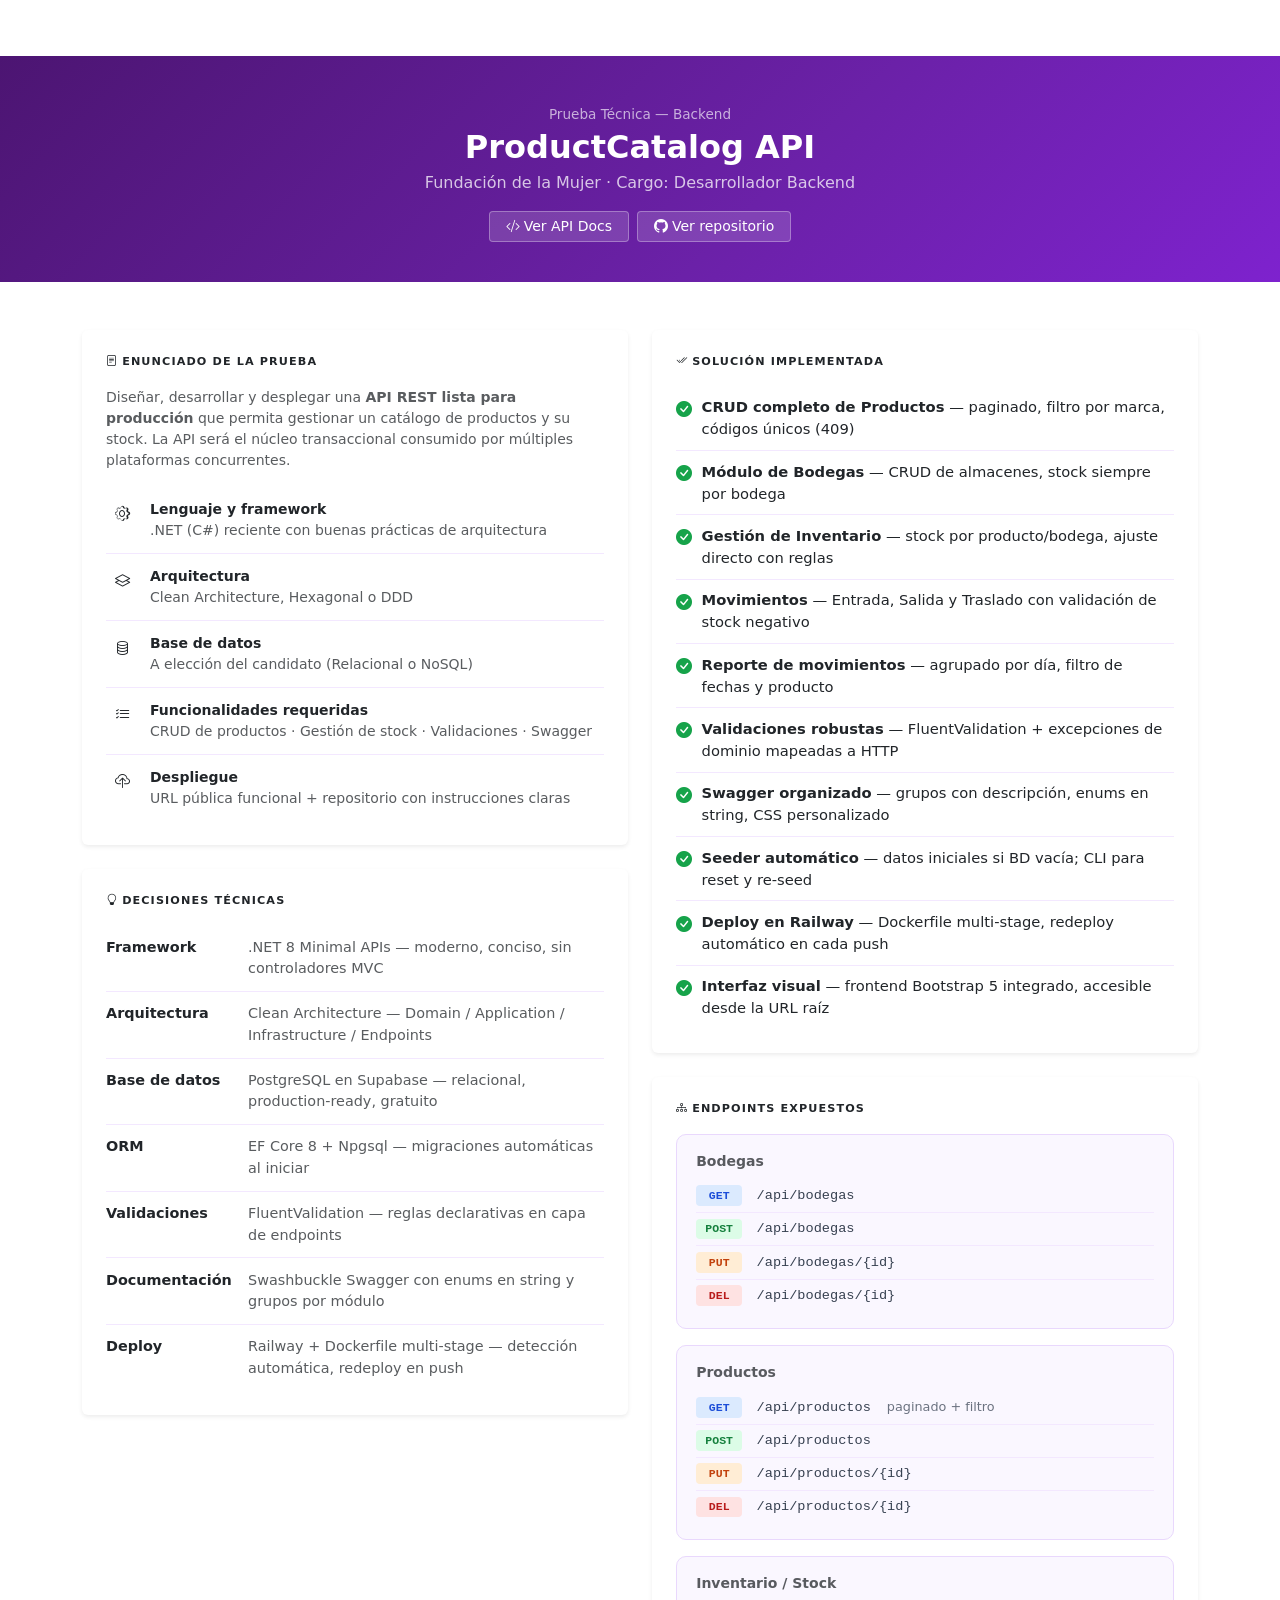
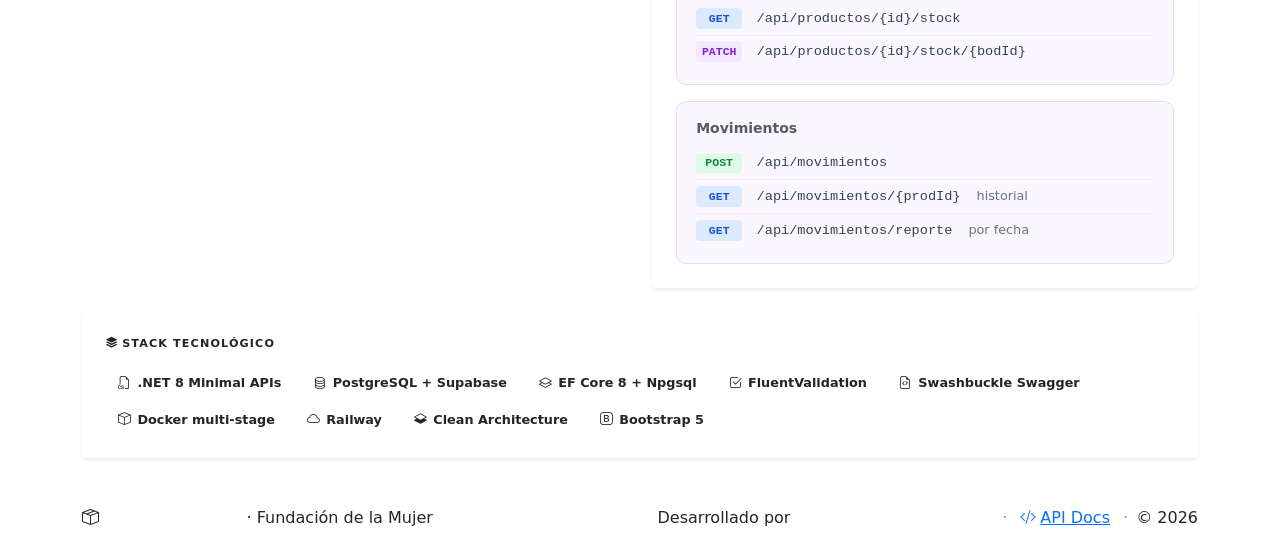
==== wwwroot/about.html @ 5e391ed8 "se agrega frontend con vistas, validaciones y mejoras swagger" ====
<!DOCTYPE html>
<html lang="es">
<head>
  <meta charset="UTF-8">
  <meta name="viewport" content="width=device-width, initial-scale=1.0">
  <title>Acerca del proyecto — ProductCatalog</title>
  <link href="https://cdn.jsdelivr.net/npm/bootstrap@5.3.3/dist/css/bootstrap.min.css" rel="stylesheet">
  <link href="https://cdn.jsdelivr.net/npm/bootstrap-icons@1.11.3/font/bootstrap-icons.min.css" rel="stylesheet">
  <link href="/app.css" rel="stylesheet">
  <style>
    .hero-about {
      background: linear-gradient(135deg, #4c1572 0%, #6b21a8 60%, #7e22ce 100%);
      padding: 3rem 0 2.5rem;
      color: #fff;
    }
    .section-title {
      font-size: .7rem;
      font-weight: 700;
      letter-spacing: .1em;
      text-transform: uppercase;
      color: var(--brand);
      margin-bottom: 1rem;
    }
    .req-item {
      display: flex;
      align-items: flex-start;
      gap: .75rem;
      padding: .75rem 0;
      border-bottom: 1px solid #f3e8ff;
    }
    .req-item:last-child { border-bottom: none; }
    .req-icon {
      width: 32px; height: 32px; flex-shrink: 0;
      background: var(--brand-light);
      color: var(--brand);
      border-radius: 8px;
      display: flex; align-items: center; justify-content: center;
      font-size: .95rem;
    }
    .check-row {
      display: flex; align-items: flex-start; gap: .6rem;
      padding: .6rem 0;
      border-bottom: 1px solid #f3e8ff;
      font-size: .92rem;
    }
    .check-row:last-child { border-bottom: none; }
    .check-row .bi-check-circle-fill { color: #16a34a; font-size: 1rem; flex-shrink: 0; margin-top: .1rem; }
    .tech-badge {
      display: inline-flex; align-items: center; gap: .4rem;
      background: var(--brand-light);
      color: var(--brand);
      font-weight: 600;
      font-size: .8rem;
      padding: .3rem .75rem;
      border-radius: 20px;
    }
    .decision-row {
      display: flex; gap: .75rem; padding: .7rem 0;
      border-bottom: 1px solid #f3e8ff;
      font-size: .9rem;
    }
    .decision-row:last-child { border-bottom: none; }
    .decision-label { font-weight: 600; min-width: 130px; color: var(--brand); flex-shrink: 0; }
    .endpoint-block {
      background: #faf7ff;
      border: 1.5px solid #e9d8fd;
      border-radius: 10px;
      padding: 1rem 1.2rem;
    }
    .endpoint-block code {
      font-size: .82rem;
      background: var(--brand-light);
      color: var(--brand);
      padding: .1em .4em;
      border-radius: 4px;
    }
    .method { display: inline-block; font-size: .72rem; font-weight: 700;
              padding: .15em .5em; border-radius: 4px; font-family: monospace;
              margin-right: .4rem; min-width: 46px; text-align: center; }
    .get    { background:#dbeafe; color:#1d4ed8; }
    .post   { background:#dcfce7; color:#15803d; }
    .put    { background:#ffedd5; color:#c2410c; }
    .del    { background:#fee2e2; color:#b91c1c; }
    .patch  { background:#f3e8ff; color:#7e22ce; }
    .ep-row { display:flex; align-items:baseline; gap:.5rem; padding:.35rem 0;
              border-bottom:1px solid #f3e8ff; font-size:.85rem; }
    .ep-row:last-child { border-bottom:none; }
    .ep-path { font-family:monospace; color:#374151; }
    .ep-desc { color:#6b7280; font-size:.8rem; }
  </style>
</head>
<body>

  <!-- HEADER -->
  <nav class="navbar navbar-expand-lg navbar-dark bg-brand px-3 px-lg-4">
    <a class="navbar-brand fw-bold" href="/index.html">
      <i class="bi bi-box-seam me-2"></i>ProductCatalog
    </a>
    <button class="navbar-toggler border-0" data-bs-toggle="collapse" data-bs-target="#navMenu">
      <span class="navbar-toggler-icon"></span>
    </button>
    <div class="collapse navbar-collapse" id="navMenu">
      <ul class="navbar-nav ms-auto gap-1">
        <li class="nav-item"><a class="nav-link" href="/bodegas.html"><i class="bi bi-building me-1"></i>Bodegas</a></li>
        <li class="nav-item"><a class="nav-link" href="/productos.html"><i class="bi bi-box me-1"></i>Productos</a></li>
        <li class="nav-item"><a class="nav-link" href="/inventario.html"><i class="bi bi-archive me-1"></i>Inventario</a></li>
        <li class="nav-item"><a class="nav-link" href="/movimientos.html"><i class="bi bi-arrow-left-right me-1"></i>Movimientos</a></li>
        <li class="nav-item"><a class="nav-link active" href="/about.html"><i class="bi bi-info-circle me-1"></i>Acerca de</a></li>
        <li class="nav-item ms-lg-2">
          <a class="nav-link" href="/swagger" target="_blank"><i class="bi bi-code-slash me-1"></i>API Docs</a>
        </li>
      </ul>
    </div>
  </nav>

  <!-- HERO -->
  <div class="hero-about text-center">
    <div class="container">
      <p class="mb-1" style="color:rgba(255,255,255,.65);font-size:.85rem">Prueba Técnica — Backend</p>
      <h2 class="fw-bold mb-1">ProductCatalog API</h2>
      <p class="mb-3" style="color:rgba(255,255,255,.75)">Fundación de la Mujer · Cargo: Desarrollador Backend</p>
      <div class="d-flex justify-content-center gap-2 flex-wrap">
        <a href="/swagger" target="_blank" class="btn btn-sm px-3"
          style="background:rgba(255,255,255,.15);color:#fff;border:1px solid rgba(255,255,255,.3)">
          <i class="bi bi-code-slash me-1"></i>Ver API Docs
        </a>
        <a href="https://github.com/carlos259310/prueba-fundacion-mujer" target="_blank" class="btn btn-sm px-3"
          style="background:rgba(255,255,255,.15);color:#fff;border:1px solid rgba(255,255,255,.3)">
          <i class="bi bi-github me-1"></i>Ver repositorio
        </a>
      </div>
    </div>
  </div>

  <main class="container py-5">
    <div class="row g-4">

      <!-- COLUMNA IZQUIERDA -->
      <div class="col-lg-6">

        <!-- PRUEBA TÉCNICA -->
        <div class="card border-0 shadow-sm mb-4">
          <div class="card-body p-4">
            <div class="section-title"><i class="bi bi-file-text me-1"></i>Enunciado de la prueba</div>
            <p class="text-muted small mb-3">
              Diseñar, desarrollar y desplegar una <strong>API REST lista para producción</strong> que permita gestionar un catálogo de productos y su stock. La API será el núcleo transaccional consumido por múltiples plataformas concurrentes.
            </p>

            <div class="req-item">
              <div class="req-icon"><i class="bi bi-gear"></i></div>
              <div>
                <div class="fw-semibold small">Lenguaje y framework</div>
                <div class="text-muted small">.NET (C#) reciente con buenas prácticas de arquitectura</div>
              </div>
            </div>
            <div class="req-item">
              <div class="req-icon"><i class="bi bi-layers"></i></div>
              <div>
                <div class="fw-semibold small">Arquitectura</div>
                <div class="text-muted small">Clean Architecture, Hexagonal o DDD</div>
              </div>
            </div>
            <div class="req-item">
              <div class="req-icon"><i class="bi bi-database"></i></div>
              <div>
                <div class="fw-semibold small">Base de datos</div>
                <div class="text-muted small">A elección del candidato (Relacional o NoSQL)</div>
              </div>
            </div>
            <div class="req-item">
              <div class="req-icon"><i class="bi bi-list-check"></i></div>
              <div>
                <div class="fw-semibold small">Funcionalidades requeridas</div>
                <div class="text-muted small">CRUD de productos · Gestión de stock · Validaciones · Swagger</div>
              </div>
            </div>
            <div class="req-item">
              <div class="req-icon"><i class="bi bi-cloud-upload"></i></div>
              <div>
                <div class="fw-semibold small">Despliegue</div>
                <div class="text-muted small">URL pública funcional + repositorio con instrucciones claras</div>
              </div>
            </div>
          </div>
        </div>

        <!-- DECISIONES TÉCNICAS -->
        <div class="card border-0 shadow-sm">
          <div class="card-body p-4">
            <div class="section-title"><i class="bi bi-lightbulb me-1"></i>Decisiones técnicas</div>
            <div class="decision-row">
              <span class="decision-label">Framework</span>
              <span class="text-muted">.NET 8 Minimal APIs — moderno, conciso, sin controladores MVC</span>
            </div>
            <div class="decision-row">
              <span class="decision-label">Arquitectura</span>
              <span class="text-muted">Clean Architecture — Domain / Application / Infrastructure / Endpoints</span>
            </div>
            <div class="decision-row">
              <span class="decision-label">Base de datos</span>
              <span class="text-muted">PostgreSQL en Supabase — relacional, production-ready, gratuito</span>
            </div>
            <div class="decision-row">
              <span class="decision-label">ORM</span>
              <span class="text-muted">EF Core 8 + Npgsql — migraciones automáticas al iniciar</span>
            </div>
            <div class="decision-row">
              <span class="decision-label">Validaciones</span>
              <span class="text-muted">FluentValidation — reglas declarativas en capa de endpoints</span>
            </div>
            <div class="decision-row">
              <span class="decision-label">Documentación</span>
              <span class="text-muted">Swashbuckle Swagger con enums en string y grupos por módulo</span>
            </div>
            <div class="decision-row">
              <span class="decision-label">Deploy</span>
              <span class="text-muted">Railway + Dockerfile multi-stage — detección automática, redeploy en push</span>
            </div>
          </div>
        </div>

      </div>

      <!-- COLUMNA DERECHA -->
      <div class="col-lg-6">

        <!-- SOLUCIÓN IMPLEMENTADA -->
        <div class="card border-0 shadow-sm mb-4">
          <div class="card-body p-4">
            <div class="section-title"><i class="bi bi-check2-all me-1"></i>Solución implementada</div>

            <div class="check-row">
              <i class="bi bi-check-circle-fill"></i>
              <div><strong>CRUD completo de Productos</strong> — paginado, filtro por marca, códigos únicos (409)</div>
            </div>
            <div class="check-row">
              <i class="bi bi-check-circle-fill"></i>
              <div><strong>Módulo de Bodegas</strong> — CRUD de almacenes, stock siempre por bodega</div>
            </div>
            <div class="check-row">
              <i class="bi bi-check-circle-fill"></i>
              <div><strong>Gestión de Inventario</strong> — stock por producto/bodega, ajuste directo con reglas</div>
            </div>
            <div class="check-row">
              <i class="bi bi-check-circle-fill"></i>
              <div><strong>Movimientos</strong> — Entrada, Salida y Traslado con validación de stock negativo</div>
            </div>
            <div class="check-row">
              <i class="bi bi-check-circle-fill"></i>
              <div><strong>Reporte de movimientos</strong> — agrupado por día, filtro de fechas y producto</div>
            </div>
            <div class="check-row">
              <i class="bi bi-check-circle-fill"></i>
              <div><strong>Validaciones robustas</strong> — FluentValidation + excepciones de dominio mapeadas a HTTP</div>
            </div>
            <div class="check-row">
              <i class="bi bi-check-circle-fill"></i>
              <div><strong>Swagger organizado</strong> — grupos con descripción, enums en string, CSS personalizado</div>
            </div>
            <div class="check-row">
              <i class="bi bi-check-circle-fill"></i>
              <div><strong>Seeder automático</strong> — datos iniciales si BD vacía; CLI para reset y re-seed</div>
            </div>
            <div class="check-row">
              <i class="bi bi-check-circle-fill"></i>
              <div><strong>Deploy en Railway</strong> — Dockerfile multi-stage, redeploy automático en cada push</div>
            </div>
            <div class="check-row">
              <i class="bi bi-check-circle-fill"></i>
              <div><strong>Interfaz visual</strong> — frontend Bootstrap 5 integrado, accesible desde la URL raíz</div>
            </div>
          </div>
        </div>

        <!-- ENDPOINTS -->
        <div class="card border-0 shadow-sm">
          <div class="card-body p-4">
            <div class="section-title"><i class="bi bi-diagram-3 me-1"></i>Endpoints expuestos</div>

            <div class="endpoint-block mb-3">
              <div class="fw-semibold small text-muted mb-2">Bodegas</div>
              <div class="ep-row"><span class="method get">GET</span><span class="ep-path">/api/bodegas</span></div>
              <div class="ep-row"><span class="method post">POST</span><span class="ep-path">/api/bodegas</span></div>
              <div class="ep-row"><span class="method put">PUT</span><span class="ep-path">/api/bodegas/{id}</span></div>
              <div class="ep-row"><span class="method del">DEL</span><span class="ep-path">/api/bodegas/{id}</span></div>
            </div>

            <div class="endpoint-block mb-3">
              <div class="fw-semibold small text-muted mb-2">Productos</div>
              <div class="ep-row"><span class="method get">GET</span><span class="ep-path">/api/productos</span><span class="ep-desc ms-2">paginado + filtro</span></div>
              <div class="ep-row"><span class="method post">POST</span><span class="ep-path">/api/productos</span></div>
              <div class="ep-row"><span class="method put">PUT</span><span class="ep-path">/api/productos/{id}</span></div>
              <div class="ep-row"><span class="method del">DEL</span><span class="ep-path">/api/productos/{id}</span></div>
            </div>

            <div class="endpoint-block mb-3">
              <div class="fw-semibold small text-muted mb-2">Inventario / Stock</div>
              <div class="ep-row"><span class="method get">GET</span><span class="ep-path">/api/productos/{id}/stock</span></div>
              <div class="ep-row"><span class="method patch">PATCH</span><span class="ep-path">/api/productos/{id}/stock/{bodId}</span></div>
            </div>

            <div class="endpoint-block">
              <div class="fw-semibold small text-muted mb-2">Movimientos</div>
              <div class="ep-row"><span class="method post">POST</span><span class="ep-path">/api/movimientos</span></div>
              <div class="ep-row"><span class="method get">GET</span><span class="ep-path">/api/movimientos/{prodId}</span><span class="ep-desc ms-2">historial</span></div>
              <div class="ep-row"><span class="method get">GET</span><span class="ep-path">/api/movimientos/reporte</span><span class="ep-desc ms-2">por fecha</span></div>
            </div>
          </div>
        </div>

      </div>
    </div>

    <!-- STACK DE TECNOLOGÍAS -->
    <div class="card border-0 shadow-sm mt-4">
      <div class="card-body p-4">
        <div class="section-title"><i class="bi bi-stack me-1"></i>Stack tecnológico</div>
        <div class="d-flex flex-wrap gap-2">
          <span class="tech-badge"><i class="bi bi-filetype-cs"></i>.NET 8 Minimal APIs</span>
          <span class="tech-badge"><i class="bi bi-database"></i>PostgreSQL + Supabase</span>
          <span class="tech-badge"><i class="bi bi-layers"></i>EF Core 8 + Npgsql</span>
          <span class="tech-badge"><i class="bi bi-check2-square"></i>FluentValidation</span>
          <span class="tech-badge"><i class="bi bi-file-earmark-code"></i>Swashbuckle Swagger</span>
          <span class="tech-badge"><i class="bi bi-box"></i>Docker multi-stage</span>
          <span class="tech-badge"><i class="bi bi-cloud"></i>Railway</span>
          <span class="tech-badge"><i class="bi bi-layers-half"></i>Clean Architecture</span>
          <span class="tech-badge"><i class="bi bi-bootstrap"></i>Bootstrap 5</span>
        </div>
      </div>
    </div>

  </main>

  <!-- FOOTER -->
  <footer class="site-footer">
    <div class="container d-flex flex-column flex-md-row justify-content-between align-items-center gap-2">
      <span><i class="bi bi-box-seam me-1"></i><strong class="text-white">ProductCatalog</strong> · Fundación de la Mujer</span>
      <span>
        Desarrollado por <strong class="text-white">Ing. Carlos Rodriguez</strong>
        <span class="mx-2 opacity-50">·</span>
        <a href="/swagger" target="_blank"><i class="bi bi-code-slash me-1"></i>API Docs</a>
        <span class="mx-2 opacity-50">·</span>© 2026
      </span>
    </div>
  </footer>

  <script src="https://cdn.jsdelivr.net/npm/bootstrap@5.3.3/dist/js/bootstrap.bundle.min.js"></script>
</body>
</html>
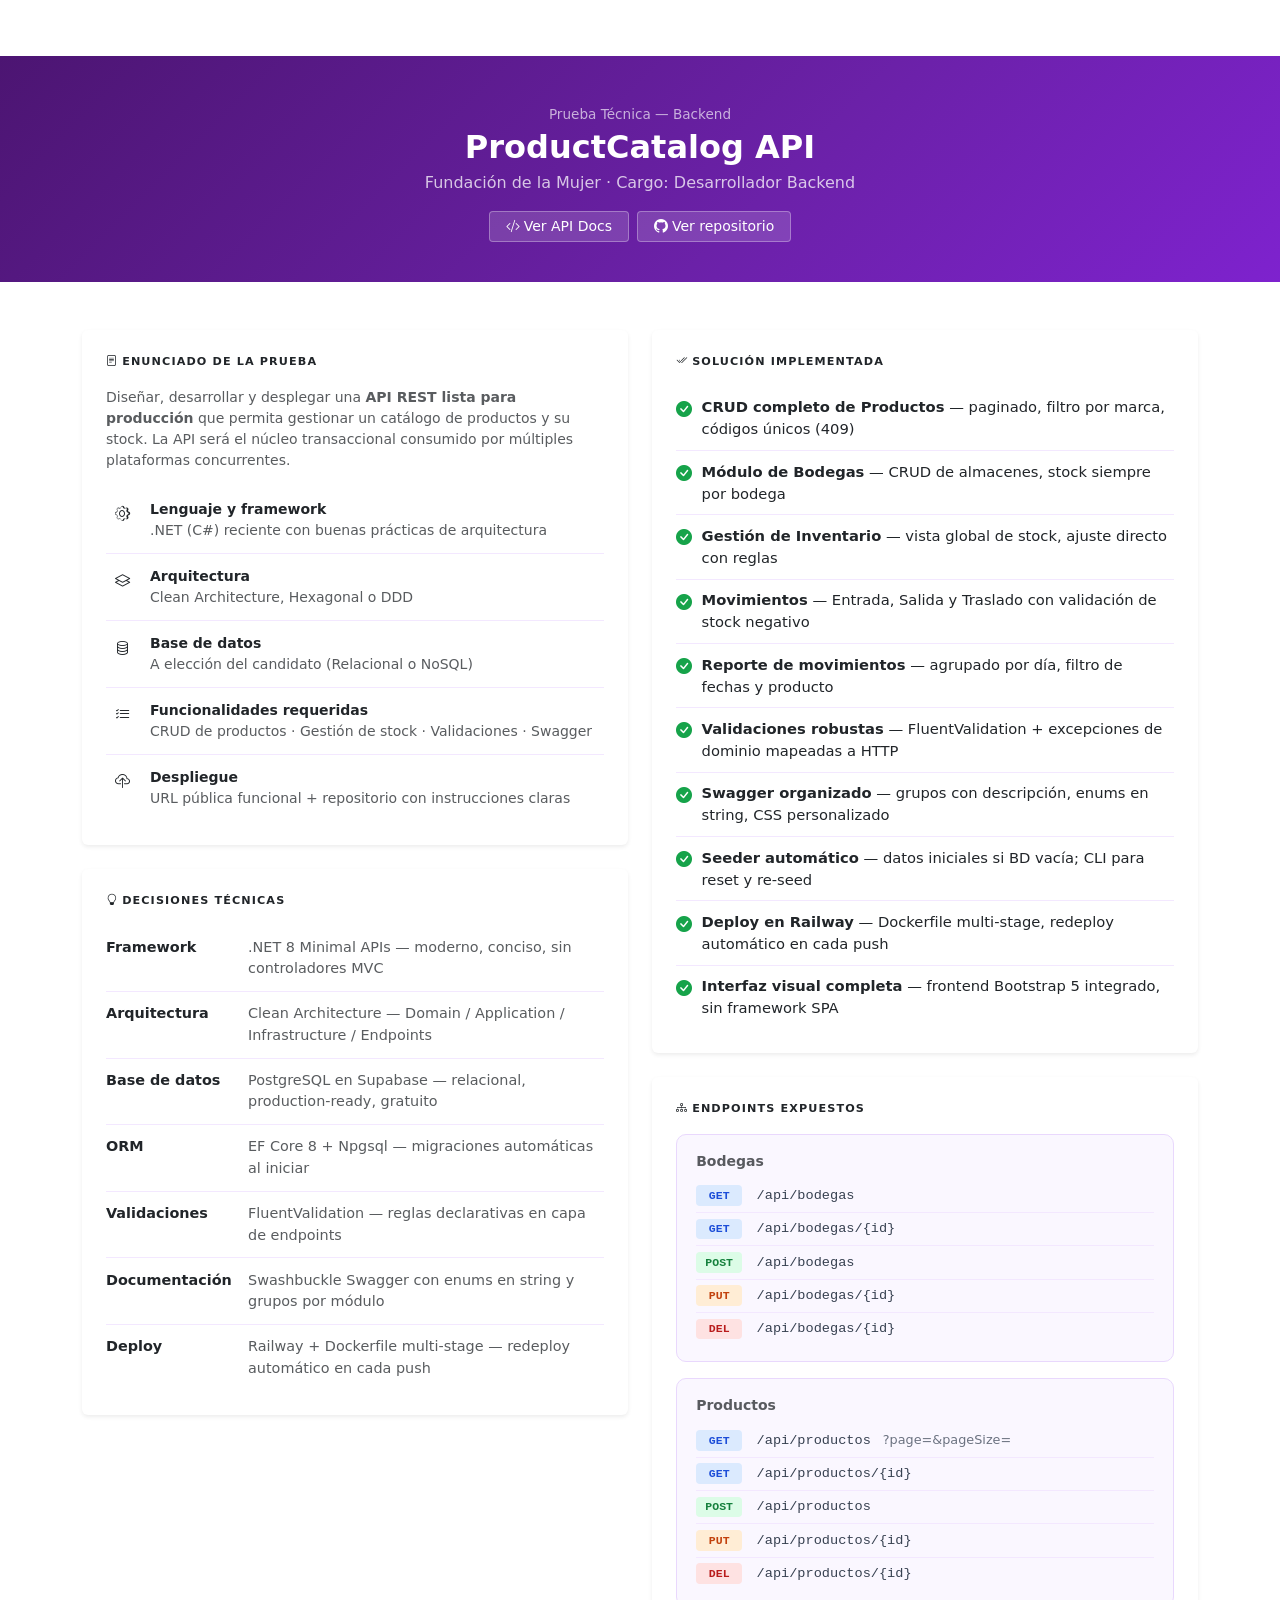
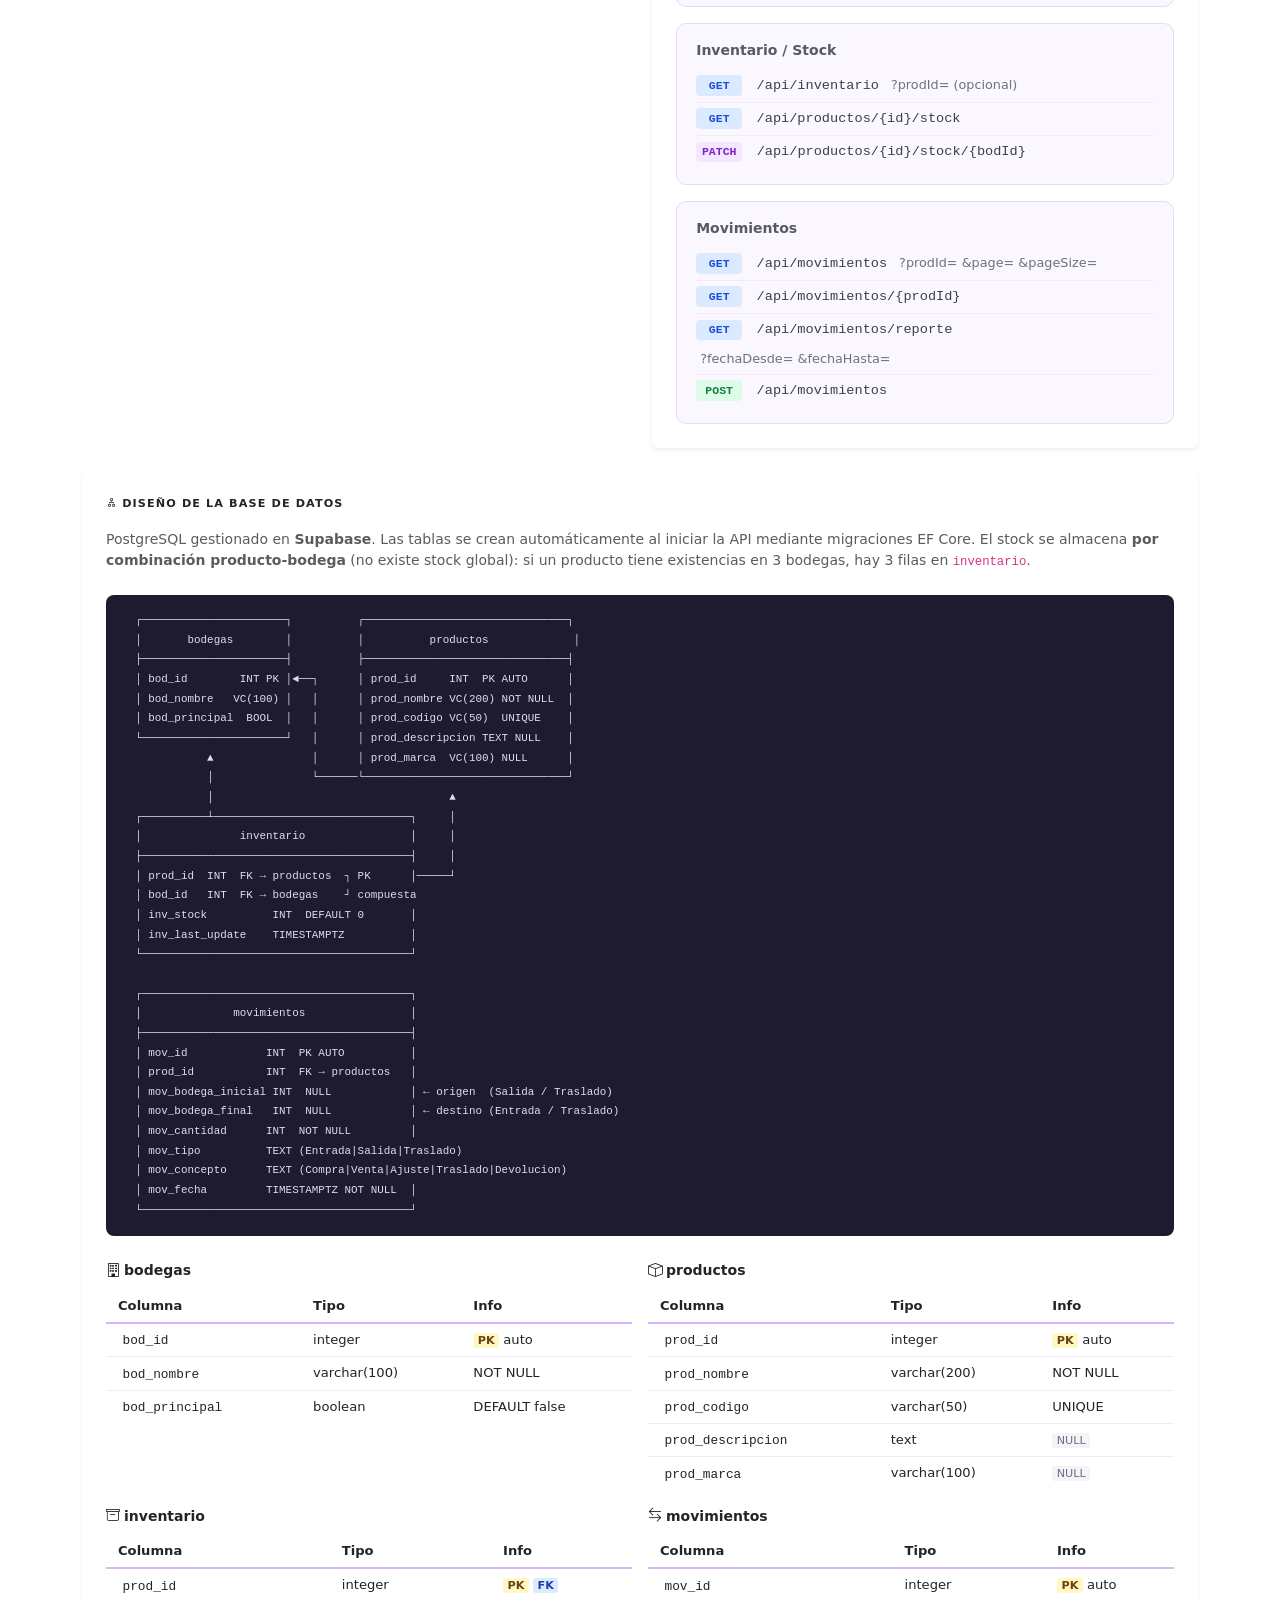
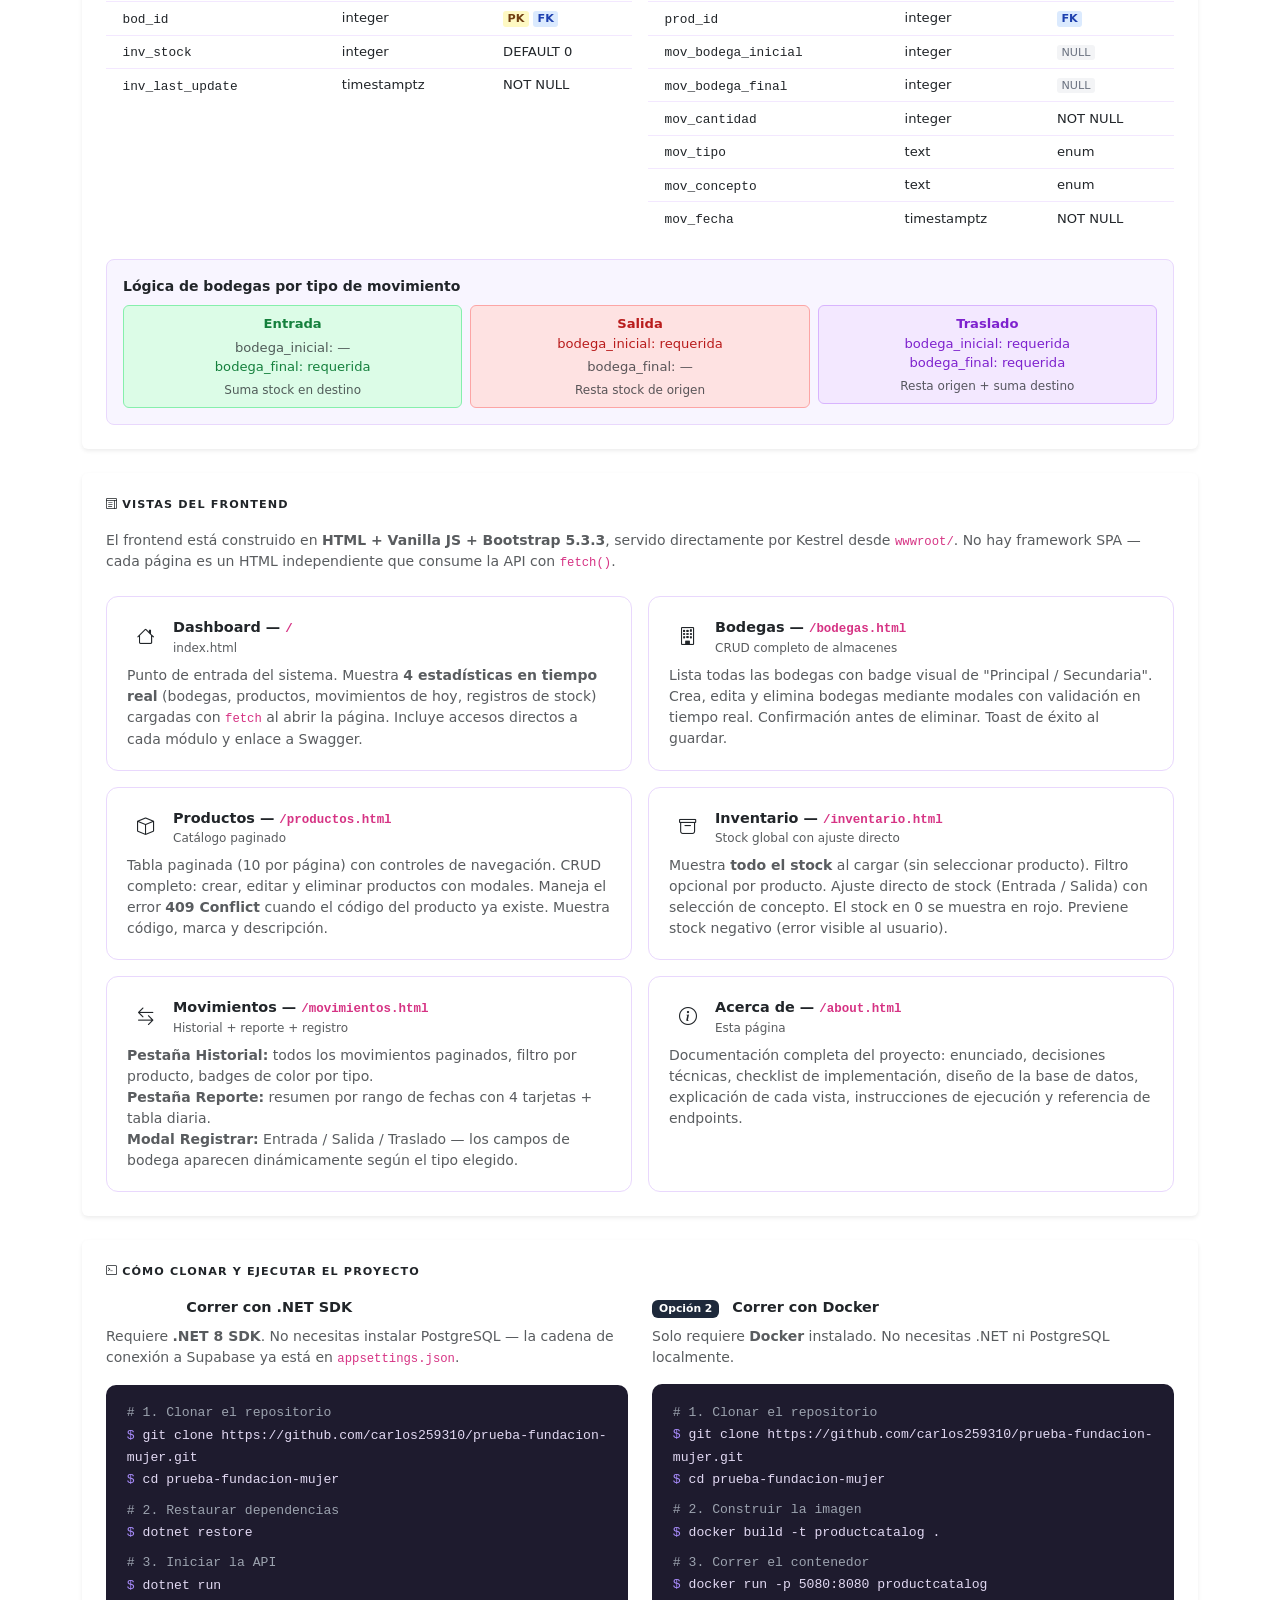
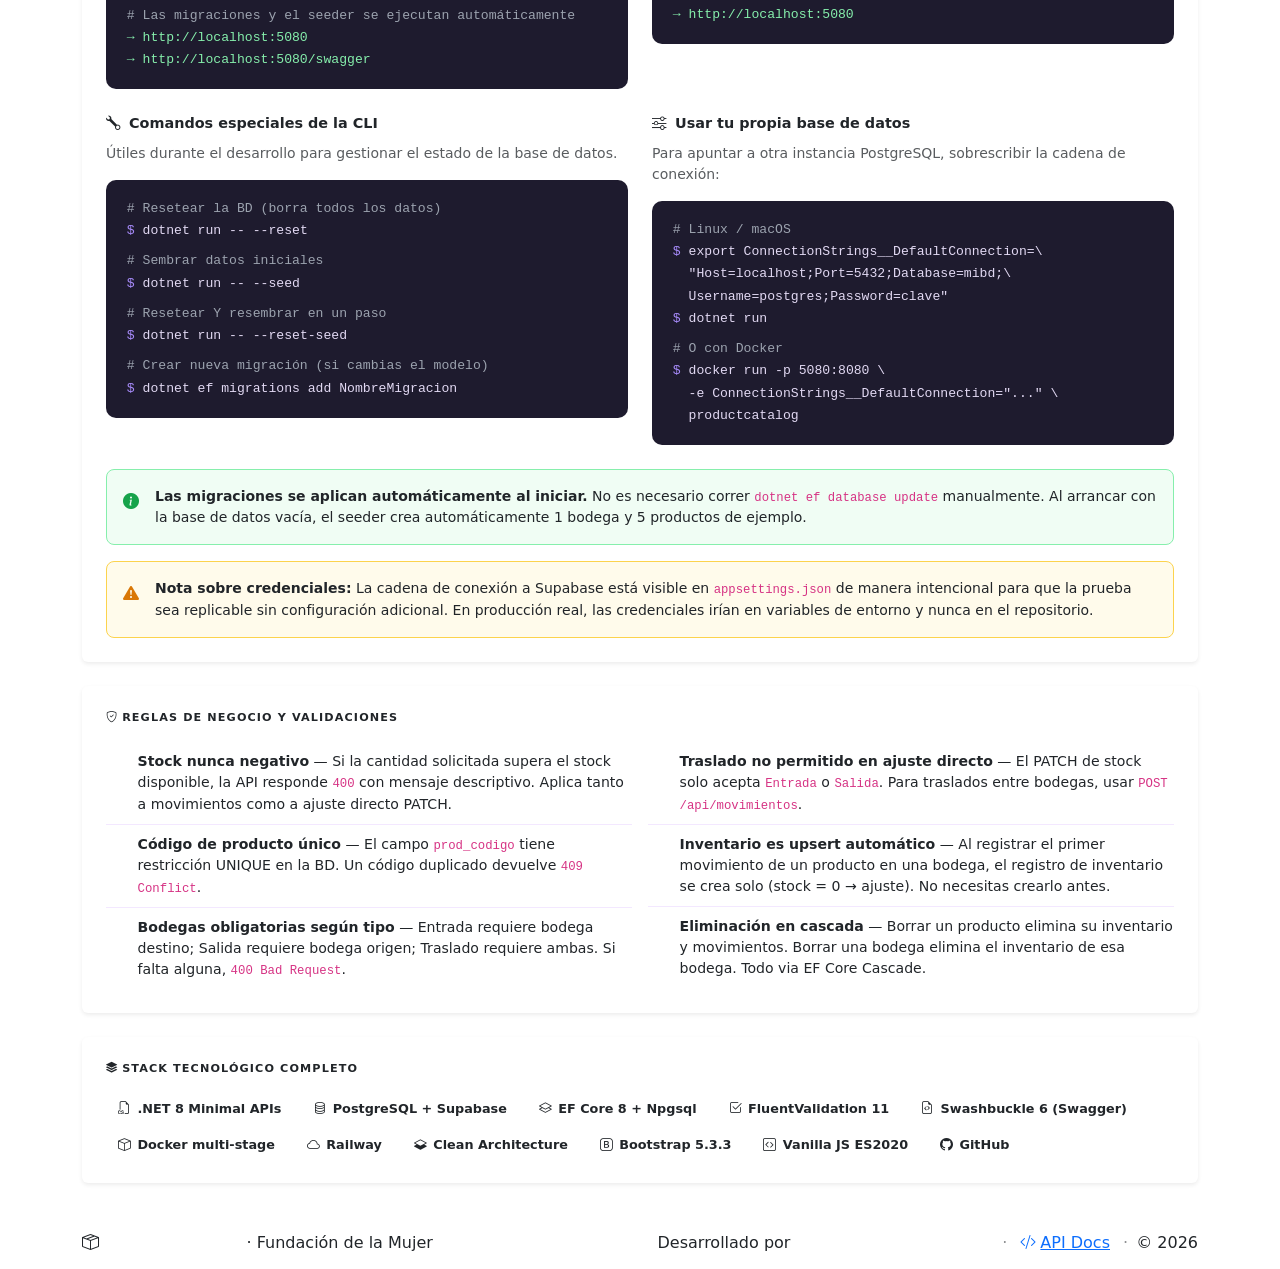
==== commit ddb7f2a2: "se expande about.html con esquema de BD, vistas del frontend, comandos de ejecución y reglas de nego" ====
--- a/wwwroot/about.html
+++ b/wwwroot/about.html
@@ -83,10 +83,91 @@
     .del    { background:#fee2e2; color:#b91c1c; }
     .patch  { background:#f3e8ff; color:#7e22ce; }
     .ep-row { display:flex; align-items:baseline; gap:.5rem; padding:.35rem 0;
-              border-bottom:1px solid #f3e8ff; font-size:.85rem; }
+              border-bottom:1px solid #f3e8ff; font-size:.85rem; flex-wrap:wrap; }
     .ep-row:last-child { border-bottom:none; }
     .ep-path { font-family:monospace; color:#374151; }
     .ep-desc { color:#6b7280; font-size:.8rem; }
+
+    /* bloques de código tipo terminal */
+    .code-block {
+      background: #1e1b2e;
+      color: #e2d9f3;
+      border-radius: 10px;
+      padding: 1.1rem 1.3rem;
+      font-family: 'Courier New', monospace;
+      font-size: .82rem;
+      line-height: 1.7;
+      overflow-x: auto;
+    }
+    .code-block .cmd-comment { color: #9ca3af; }
+    .code-block .cmd-prompt  { color: #a78bfa; user-select: none; }
+    .code-block .cmd-text    { color: #e2d9f3; }
+    .code-block .cmd-output  { color: #86efac; }
+
+    /* tabla de base de datos */
+    .db-table {
+      font-size: .82rem;
+      border-collapse: separate;
+      border-spacing: 0;
+      width: 100%;
+    }
+    .db-table th {
+      background: var(--brand-light);
+      color: var(--brand);
+      font-weight: 700;
+      padding: .4rem .75rem;
+      border-bottom: 2px solid #d8b4fe;
+    }
+    .db-table td {
+      padding: .38rem .75rem;
+      border-bottom: 1px solid #f3e8ff;
+      vertical-align: top;
+    }
+    .db-table tr:last-child td { border-bottom: none; }
+    .db-table code {
+      background: var(--brand-light);
+      color: var(--brand);
+      padding: .05em .35em;
+      border-radius: 3px;
+      font-size: .8rem;
+    }
+    .badge-pk   { background:#fef9c3;color:#713f12;font-size:.7rem;padding:.1em .4em;border-radius:3px;font-weight:700; }
+    .badge-fk   { background:#dbeafe;color:#1e40af;font-size:.7rem;padding:.1em .4em;border-radius:3px;font-weight:700; }
+    .badge-null { background:#f3f4f6;color:#6b7280;font-size:.7rem;padding:.1em .4em;border-radius:3px; }
+
+    /* vista cards */
+    .vista-card {
+      border: 1.5px solid #e9d8fd;
+      border-radius: 12px;
+      padding: 1.25rem;
+      height: 100%;
+    }
+    .vista-icon {
+      width: 38px; height: 38px;
+      background: var(--brand-light);
+      color: var(--brand);
+      border-radius: 10px;
+      display: flex; align-items: center; justify-content: center;
+      font-size: 1.1rem;
+      flex-shrink: 0;
+    }
+    .rule-row {
+      display: flex; gap: .6rem; align-items: flex-start;
+      padding: .55rem 0;
+      border-bottom: 1px solid #f3e8ff;
+      font-size: .88rem;
+    }
+    .rule-row:last-child { border-bottom: none; }
+    .rule-num {
+      width: 22px; height: 22px; flex-shrink: 0;
+      background: var(--brand);
+      color: #fff;
+      border-radius: 50%;
+      display: flex; align-items: center; justify-content: center;
+      font-size: .7rem;
+      font-weight: 700;
+      margin-top: .1rem;
+    }
   </style>
 </head>
 <body>
@@ -133,19 +214,21 @@
   </div>
 
   <main class="container py-5">
-    <div class="row g-4">
+
+    <!-- ══════════════════════════════════════════════════════════ -->
+    <!-- SECCIÓN 1: Enunciado + Decisiones técnicas + Checklist   -->
+    <!-- ══════════════════════════════════════════════════════════ -->
+    <div class="row g-4 mb-4">
 
       <!-- COLUMNA IZQUIERDA -->
       <div class="col-lg-6">
 
-        <!-- PRUEBA TÉCNICA -->
         <div class="card border-0 shadow-sm mb-4">
           <div class="card-body p-4">
             <div class="section-title"><i class="bi bi-file-text me-1"></i>Enunciado de la prueba</div>
             <p class="text-muted small mb-3">
               Diseñar, desarrollar y desplegar una <strong>API REST lista para producción</strong> que permita gestionar un catálogo de productos y su stock. La API será el núcleo transaccional consumido por múltiples plataformas concurrentes.
             </p>
-
             <div class="req-item">
               <div class="req-icon"><i class="bi bi-gear"></i></div>
               <div>
@@ -184,7 +267,6 @@
           </div>
         </div>
 
-        <!-- DECISIONES TÉCNICAS -->
         <div class="card border-0 shadow-sm">
           <div class="card-body p-4">
             <div class="section-title"><i class="bi bi-lightbulb me-1"></i>Decisiones técnicas</div>
@@ -214,7 +296,7 @@
             </div>
             <div class="decision-row">
               <span class="decision-label">Deploy</span>
-              <span class="text-muted">Railway + Dockerfile multi-stage — detección automática, redeploy en push</span>
+              <span class="text-muted">Railway + Dockerfile multi-stage — redeploy automático en cada push</span>
             </div>
           </div>
         </div>
@@ -224,11 +306,9 @@
       <!-- COLUMNA DERECHA -->
       <div class="col-lg-6">
 
-        <!-- SOLUCIÓN IMPLEMENTADA -->
         <div class="card border-0 shadow-sm mb-4">
           <div class="card-body p-4">
             <div class="section-title"><i class="bi bi-check2-all me-1"></i>Solución implementada</div>
-
             <div class="check-row">
               <i class="bi bi-check-circle-fill"></i>
               <div><strong>CRUD completo de Productos</strong> — paginado, filtro por marca, códigos únicos (409)</div>
@@ -239,7 +319,7 @@
             </div>
             <div class="check-row">
               <i class="bi bi-check-circle-fill"></i>
-              <div><strong>Gestión de Inventario</strong> — stock por producto/bodega, ajuste directo con reglas</div>
+              <div><strong>Gestión de Inventario</strong> — vista global de stock, ajuste directo con reglas</div>
             </div>
             <div class="check-row">
               <i class="bi bi-check-circle-fill"></i>
@@ -267,7 +347,7 @@
             </div>
             <div class="check-row">
               <i class="bi bi-check-circle-fill"></i>
-              <div><strong>Interfaz visual</strong> — frontend Bootstrap 5 integrado, accesible desde la URL raíz</div>
+              <div><strong>Interfaz visual completa</strong> — frontend Bootstrap 5 integrado, sin framework SPA</div>
             </div>
           </div>
         </div>
@@ -280,6 +360,7 @@
             <div class="endpoint-block mb-3">
               <div class="fw-semibold small text-muted mb-2">Bodegas</div>
               <div class="ep-row"><span class="method get">GET</span><span class="ep-path">/api/bodegas</span></div>
+              <div class="ep-row"><span class="method get">GET</span><span class="ep-path">/api/bodegas/{id}</span></div>
               <div class="ep-row"><span class="method post">POST</span><span class="ep-path">/api/bodegas</span></div>
               <div class="ep-row"><span class="method put">PUT</span><span class="ep-path">/api/bodegas/{id}</span></div>
               <div class="ep-row"><span class="method del">DEL</span><span class="ep-path">/api/bodegas/{id}</span></div>
@@ -287,7 +368,8 @@
 
             <div class="endpoint-block mb-3">
               <div class="fw-semibold small text-muted mb-2">Productos</div>
-              <div class="ep-row"><span class="method get">GET</span><span class="ep-path">/api/productos</span><span class="ep-desc ms-2">paginado + filtro</span></div>
+              <div class="ep-row"><span class="method get">GET</span><span class="ep-path">/api/productos</span><span class="ep-desc ms-1">?page=&pageSize=</span></div>
+              <div class="ep-row"><span class="method get">GET</span><span class="ep-path">/api/productos/{id}</span></div>
               <div class="ep-row"><span class="method post">POST</span><span class="ep-path">/api/productos</span></div>
               <div class="ep-row"><span class="method put">PUT</span><span class="ep-path">/api/productos/{id}</span></div>
               <div class="ep-row"><span class="method del">DEL</span><span class="ep-path">/api/productos/{id}</span></div>
@@ -295,15 +377,17 @@
 
             <div class="endpoint-block mb-3">
               <div class="fw-semibold small text-muted mb-2">Inventario / Stock</div>
+              <div class="ep-row"><span class="method get">GET</span><span class="ep-path">/api/inventario</span><span class="ep-desc ms-1">?prodId= (opcional)</span></div>
               <div class="ep-row"><span class="method get">GET</span><span class="ep-path">/api/productos/{id}/stock</span></div>
               <div class="ep-row"><span class="method patch">PATCH</span><span class="ep-path">/api/productos/{id}/stock/{bodId}</span></div>
             </div>
 
             <div class="endpoint-block">
               <div class="fw-semibold small text-muted mb-2">Movimientos</div>
+              <div class="ep-row"><span class="method get">GET</span><span class="ep-path">/api/movimientos</span><span class="ep-desc ms-1">?prodId= &page= &pageSize=</span></div>
+              <div class="ep-row"><span class="method get">GET</span><span class="ep-path">/api/movimientos/{prodId}</span></div>
+              <div class="ep-row"><span class="method get">GET</span><span class="ep-path">/api/movimientos/reporte</span><span class="ep-desc ms-1">?fechaDesde= &fechaHasta=</span></div>
               <div class="ep-row"><span class="method post">POST</span><span class="ep-path">/api/movimientos</span></div>
-              <div class="ep-row"><span class="method get">GET</span><span class="ep-path">/api/movimientos/{prodId}</span><span class="ep-desc ms-2">historial</span></div>
-              <div class="ep-row"><span class="method get">GET</span><span class="ep-path">/api/movimientos/reporte</span><span class="ep-desc ms-2">por fecha</span></div>
             </div>
           </div>
         </div>
@@ -311,20 +395,444 @@
       </div>
     </div>
 
-    <!-- STACK DE TECNOLOGÍAS -->
-    <div class="card border-0 shadow-sm mt-4">
+    <!-- ══════════════════════════════════════════════════════════ -->
+    <!-- SECCIÓN 2: Diseño de la base de datos                    -->
+    <!-- ══════════════════════════════════════════════════════════ -->
+    <div class="card border-0 shadow-sm mb-4">
       <div class="card-body p-4">
-        <div class="section-title"><i class="bi bi-stack me-1"></i>Stack tecnológico</div>
+        <div class="section-title"><i class="bi bi-diagram-2 me-1"></i>Diseño de la base de datos</div>
+        <p class="text-muted small mb-4">
+          PostgreSQL gestionado en <strong>Supabase</strong>. Las tablas se crean automáticamente al iniciar la API mediante migraciones EF Core.
+          El stock se almacena <strong>por combinación producto-bodega</strong> (no existe stock global): si un producto
+          tiene existencias en 3 bodegas, hay 3 filas en <code>inventario</code>.
+        </p>
+
+        <!-- diagrama relacional simplificado -->
+        <div class="p-3 rounded-3 mb-4" style="background:#1e1b2e;color:#e2d9f3;font-family:monospace;font-size:.78rem;line-height:1.8;overflow-x:auto">
+<pre style="margin:0;color:inherit">
+  ┌──────────────────────┐          ┌───────────────────────────────┐
+  │       bodegas        │          │          productos             │
+  ├──────────────────────┤          ├───────────────────────────────┤
+  │ bod_id        INT PK │◄──┐      │ prod_id     INT  PK AUTO      │
+  │ bod_nombre   VC(100) │   │      │ prod_nombre VC(200) NOT NULL  │
+  │ bod_principal  BOOL  │   │      │ prod_codigo VC(50)  UNIQUE    │
+  └──────────────────────┘   │      │ prod_descripcion TEXT NULL    │
+             ▲               │      │ prod_marca  VC(100) NULL      │
+             │               └──────└───────────────────────────────┘
+             │                                    ▲
+  ┌──────────┴──────────────────────────────┐     │
+  │               inventario                │     │
+  ├─────────────────────────────────────────┤     │
+  │ prod_id  INT  FK → productos  ┐ PK      │─────┘
+  │ bod_id   INT  FK → bodegas    ┘ compuesta
+  │ inv_stock          INT  DEFAULT 0       │
+  │ inv_last_update    TIMESTAMPTZ          │
+  └─────────────────────────────────────────┘
+
+  ┌─────────────────────────────────────────┐
+  │              movimientos                │
+  ├─────────────────────────────────────────┤
+  │ mov_id            INT  PK AUTO          │
+  │ prod_id           INT  FK → productos   │
+  │ mov_bodega_inicial INT  NULL            │ ← origen  (Salida / Traslado)
+  │ mov_bodega_final   INT  NULL            │ ← destino (Entrada / Traslado)
+  │ mov_cantidad      INT  NOT NULL         │
+  │ mov_tipo          TEXT (Entrada|Salida|Traslado)
+  │ mov_concepto      TEXT (Compra|Venta|Ajuste|Traslado|Devolucion)
+  │ mov_fecha         TIMESTAMPTZ NOT NULL  │
+  └─────────────────────────────────────────┘
+</pre>
+        </div>
+
+        <div class="row g-3">
+          <!-- bodegas -->
+          <div class="col-md-6">
+            <div class="fw-semibold small mb-2" style="color:var(--brand)"><i class="bi bi-building me-1"></i>bodegas</div>
+            <table class="db-table">
+              <thead><tr><th>Columna</th><th>Tipo</th><th>Info</th></tr></thead>
+              <tbody>
+                <tr><td><code>bod_id</code></td><td>integer</td><td><span class="badge-pk">PK</span> auto</td></tr>
+                <tr><td><code>bod_nombre</code></td><td>varchar(100)</td><td>NOT NULL</td></tr>
+                <tr><td><code>bod_principal</code></td><td>boolean</td><td>DEFAULT false</td></tr>
+              </tbody>
+            </table>
+          </div>
+          <!-- productos -->
+          <div class="col-md-6">
+            <div class="fw-semibold small mb-2" style="color:var(--brand)"><i class="bi bi-box me-1"></i>productos</div>
+            <table class="db-table">
+              <thead><tr><th>Columna</th><th>Tipo</th><th>Info</th></tr></thead>
+              <tbody>
+                <tr><td><code>prod_id</code></td><td>integer</td><td><span class="badge-pk">PK</span> auto</td></tr>
+                <tr><td><code>prod_nombre</code></td><td>varchar(200)</td><td>NOT NULL</td></tr>
+                <tr><td><code>prod_codigo</code></td><td>varchar(50)</td><td>UNIQUE</td></tr>
+                <tr><td><code>prod_descripcion</code></td><td>text</td><td><span class="badge-null">NULL</span></td></tr>
+                <tr><td><code>prod_marca</code></td><td>varchar(100)</td><td><span class="badge-null">NULL</span></td></tr>
+              </tbody>
+            </table>
+          </div>
+          <!-- inventario -->
+          <div class="col-md-6">
+            <div class="fw-semibold small mb-2" style="color:var(--brand)"><i class="bi bi-archive me-1"></i>inventario</div>
+            <table class="db-table">
+              <thead><tr><th>Columna</th><th>Tipo</th><th>Info</th></tr></thead>
+              <tbody>
+                <tr><td><code>prod_id</code></td><td>integer</td><td><span class="badge-pk">PK</span> <span class="badge-fk">FK</span></td></tr>
+                <tr><td><code>bod_id</code></td><td>integer</td><td><span class="badge-pk">PK</span> <span class="badge-fk">FK</span></td></tr>
+                <tr><td><code>inv_stock</code></td><td>integer</td><td>DEFAULT 0</td></tr>
+                <tr><td><code>inv_last_update</code></td><td>timestamptz</td><td>NOT NULL</td></tr>
+              </tbody>
+            </table>
+          </div>
+          <!-- movimientos -->
+          <div class="col-md-6">
+            <div class="fw-semibold small mb-2" style="color:var(--brand)"><i class="bi bi-arrow-left-right me-1"></i>movimientos</div>
+            <table class="db-table">
+              <thead><tr><th>Columna</th><th>Tipo</th><th>Info</th></tr></thead>
+              <tbody>
+                <tr><td><code>mov_id</code></td><td>integer</td><td><span class="badge-pk">PK</span> auto</td></tr>
+                <tr><td><code>prod_id</code></td><td>integer</td><td><span class="badge-fk">FK</span></td></tr>
+                <tr><td><code>mov_bodega_inicial</code></td><td>integer</td><td><span class="badge-null">NULL</span></td></tr>
+                <tr><td><code>mov_bodega_final</code></td><td>integer</td><td><span class="badge-null">NULL</span></td></tr>
+                <tr><td><code>mov_cantidad</code></td><td>integer</td><td>NOT NULL</td></tr>
+                <tr><td><code>mov_tipo</code></td><td>text</td><td>enum</td></tr>
+                <tr><td><code>mov_concepto</code></td><td>text</td><td>enum</td></tr>
+                <tr><td><code>mov_fecha</code></td><td>timestamptz</td><td>NOT NULL</td></tr>
+              </tbody>
+            </table>
+          </div>
+        </div>
+
+        <!-- regla de bodegas según tipo -->
+        <div class="mt-4 p-3 rounded-3" style="background:#f8f5ff;border:1.5px solid #e9d8fd">
+          <div class="fw-semibold small mb-2" style="color:var(--brand)">Lógica de bodegas por tipo de movimiento</div>
+          <div class="row g-2 text-center" style="font-size:.82rem">
+            <div class="col-md-4">
+              <div class="p-2 rounded-2" style="background:#dcfce7;border:1px solid #86efac">
+                <div class="fw-bold" style="color:#15803d">Entrada</div>
+                <div class="text-muted mt-1">bodega_inicial: —</div>
+                <div style="color:#15803d">bodega_final: requerida</div>
+                <div class="mt-1 text-muted" style="font-size:.75rem">Suma stock en destino</div>
+              </div>
+            </div>
+            <div class="col-md-4">
+              <div class="p-2 rounded-2" style="background:#fee2e2;border:1px solid #fca5a5">
+                <div class="fw-bold" style="color:#b91c1c">Salida</div>
+                <div style="color:#b91c1c">bodega_inicial: requerida</div>
+                <div class="text-muted mt-1">bodega_final: —</div>
+                <div class="mt-1 text-muted" style="font-size:.75rem">Resta stock de origen</div>
+              </div>
+            </div>
+            <div class="col-md-4">
+              <div class="p-2 rounded-2" style="background:#f3e8ff;border:1px solid #d8b4fe">
+                <div class="fw-bold" style="color:#7e22ce">Traslado</div>
+                <div style="color:#7e22ce">bodega_inicial: requerida</div>
+                <div style="color:#7e22ce">bodega_final: requerida</div>
+                <div class="mt-1 text-muted" style="font-size:.75rem">Resta origen + suma destino</div>
+              </div>
+            </div>
+          </div>
+        </div>
+      </div>
+    </div>
+
+    <!-- ══════════════════════════════════════════════════════════ -->
+    <!-- SECCIÓN 3: Vistas del frontend                           -->
+    <!-- ══════════════════════════════════════════════════════════ -->
+    <div class="card border-0 shadow-sm mb-4">
+      <div class="card-body p-4">
+        <div class="section-title"><i class="bi bi-layout-text-window me-1"></i>Vistas del frontend</div>
+        <p class="text-muted small mb-4">
+          El frontend está construido en <strong>HTML + Vanilla JS + Bootstrap 5.3.3</strong>, servido directamente por Kestrel desde <code>wwwroot/</code>.
+          No hay framework SPA — cada página es un HTML independiente que consume la API con <code>fetch()</code>.
+        </p>
+
+        <div class="row g-3">
+
+          <div class="col-md-6">
+            <div class="vista-card">
+              <div class="d-flex align-items-center gap-2 mb-2">
+                <div class="vista-icon"><i class="bi bi-house"></i></div>
+                <div>
+                  <div class="fw-semibold" style="font-size:.9rem">Dashboard — <code style="font-size:.78rem">/</code></div>
+                  <div class="text-muted" style="font-size:.75rem">index.html</div>
+                </div>
+              </div>
+              <div class="text-muted small">
+                Punto de entrada del sistema. Muestra <strong>4 estadísticas en tiempo real</strong> (bodegas, productos,
+                movimientos de hoy, registros de stock) cargadas con <code>fetch</code> al abrir la página.
+                Incluye accesos directos a cada módulo y enlace a Swagger.
+              </div>
+            </div>
+          </div>
+
+          <div class="col-md-6">
+            <div class="vista-card">
+              <div class="d-flex align-items-center gap-2 mb-2">
+                <div class="vista-icon"><i class="bi bi-building"></i></div>
+                <div>
+                  <div class="fw-semibold" style="font-size:.9rem">Bodegas — <code style="font-size:.78rem">/bodegas.html</code></div>
+                  <div class="text-muted" style="font-size:.75rem">CRUD completo de almacenes</div>
+                </div>
+              </div>
+              <div class="text-muted small">
+                Lista todas las bodegas con badge visual de "Principal / Secundaria".
+                Crea, edita y elimina bodegas mediante modales con validación en tiempo real.
+                Confirmación antes de eliminar. Toast de éxito al guardar.
+              </div>
+            </div>
+          </div>
+
+          <div class="col-md-6">
+            <div class="vista-card">
+              <div class="d-flex align-items-center gap-2 mb-2">
+                <div class="vista-icon"><i class="bi bi-box"></i></div>
+                <div>
+                  <div class="fw-semibold" style="font-size:.9rem">Productos — <code style="font-size:.78rem">/productos.html</code></div>
+                  <div class="text-muted" style="font-size:.75rem">Catálogo paginado</div>
+                </div>
+              </div>
+              <div class="text-muted small">
+                Tabla paginada (10 por página) con controles de navegación.
+                CRUD completo: crear, editar y eliminar productos con modales.
+                Maneja el error <strong>409 Conflict</strong> cuando el código del producto ya existe.
+                Muestra código, marca y descripción.
+              </div>
+            </div>
+          </div>
+
+          <div class="col-md-6">
+            <div class="vista-card">
+              <div class="d-flex align-items-center gap-2 mb-2">
+                <div class="vista-icon"><i class="bi bi-archive"></i></div>
+                <div>
+                  <div class="fw-semibold" style="font-size:.9rem">Inventario — <code style="font-size:.78rem">/inventario.html</code></div>
+                  <div class="text-muted" style="font-size:.75rem">Stock global con ajuste directo</div>
+                </div>
+              </div>
+              <div class="text-muted small">
+                Muestra <strong>todo el stock</strong> al cargar (sin seleccionar producto).
+                Filtro opcional por producto. Ajuste directo de stock (Entrada / Salida) con selección de concepto.
+                El stock en 0 se muestra en rojo. Previene stock negativo (error visible al usuario).
+              </div>
+            </div>
+          </div>
+
+          <div class="col-md-6">
+            <div class="vista-card">
+              <div class="d-flex align-items-center gap-2 mb-2">
+                <div class="vista-icon"><i class="bi bi-arrow-left-right"></i></div>
+                <div>
+                  <div class="fw-semibold" style="font-size:.9rem">Movimientos — <code style="font-size:.78rem">/movimientos.html</code></div>
+                  <div class="text-muted" style="font-size:.75rem">Historial + reporte + registro</div>
+                </div>
+              </div>
+              <div class="text-muted small">
+                <strong>Pestaña Historial:</strong> todos los movimientos paginados, filtro por producto, badges de color por tipo.<br>
+                <strong>Pestaña Reporte:</strong> resumen por rango de fechas con 4 tarjetas + tabla diaria.<br>
+                <strong>Modal Registrar:</strong> Entrada / Salida / Traslado — los campos de bodega aparecen dinámicamente según el tipo elegido.
+              </div>
+            </div>
+          </div>
+
+          <div class="col-md-6">
+            <div class="vista-card">
+              <div class="d-flex align-items-center gap-2 mb-2">
+                <div class="vista-icon"><i class="bi bi-info-circle"></i></div>
+                <div>
+                  <div class="fw-semibold" style="font-size:.9rem">Acerca de — <code style="font-size:.78rem">/about.html</code></div>
+                  <div class="text-muted" style="font-size:.75rem">Esta página</div>
+                </div>
+              </div>
+              <div class="text-muted small">
+                Documentación completa del proyecto: enunciado, decisiones técnicas, checklist de implementación,
+                diseño de la base de datos, explicación de cada vista,
+                instrucciones de ejecución y referencia de endpoints.
+              </div>
+            </div>
+          </div>
+
+        </div>
+      </div>
+    </div>
+
+    <!-- ══════════════════════════════════════════════════════════ -->
+    <!-- SECCIÓN 4: Cómo correr el proyecto                       -->
+    <!-- ══════════════════════════════════════════════════════════ -->
+    <div class="card border-0 shadow-sm mb-4">
+      <div class="card-body p-4">
+        <div class="section-title"><i class="bi bi-terminal me-1"></i>Cómo clonar y ejecutar el proyecto</div>
+
+        <div class="row g-4">
+
+          <!-- Opción 1: dotnet run -->
+          <div class="col-lg-6">
+            <div class="fw-semibold mb-2" style="font-size:.9rem">
+              <span class="badge text-white me-2" style="background:var(--brand)">Opción 1</span>
+              Correr con .NET SDK
+            </div>
+            <p class="text-muted small mb-3">
+              Requiere <strong>.NET 8 SDK</strong>.
+              No necesitas instalar PostgreSQL — la cadena de conexión a Supabase ya está en <code>appsettings.json</code>.
+            </p>
+            <div class="code-block">
+              <div><span class="cmd-comment"># 1. Clonar el repositorio</span></div>
+              <div><span class="cmd-prompt">$</span> <span class="cmd-text">git clone https://github.com/carlos259310/prueba-fundacion-mujer.git</span></div>
+              <div><span class="cmd-prompt">$</span> <span class="cmd-text">cd prueba-fundacion-mujer</span></div>
+              <div class="mt-2"><span class="cmd-comment"># 2. Restaurar dependencias</span></div>
+              <div><span class="cmd-prompt">$</span> <span class="cmd-text">dotnet restore</span></div>
+              <div class="mt-2"><span class="cmd-comment"># 3. Iniciar la API</span></div>
+              <div><span class="cmd-prompt">$</span> <span class="cmd-text">dotnet run</span></div>
+              <div class="mt-2"><span class="cmd-comment"># Las migraciones y el seeder se ejecutan automáticamente</span></div>
+              <div><span class="cmd-output">→ http://localhost:5080</span></div>
+              <div><span class="cmd-output">→ http://localhost:5080/swagger</span></div>
+            </div>
+          </div>
+
+          <!-- Opción 2: Docker -->
+          <div class="col-lg-6">
+            <div class="fw-semibold mb-2" style="font-size:.9rem">
+              <span class="badge text-white me-2" style="background:#1e293b">Opción 2</span>
+              Correr con Docker
+            </div>
+            <p class="text-muted small mb-3">
+              Solo requiere <strong>Docker</strong> instalado. No necesitas .NET ni PostgreSQL localmente.
+            </p>
+            <div class="code-block">
+              <div><span class="cmd-comment"># 1. Clonar el repositorio</span></div>
+              <div><span class="cmd-prompt">$</span> <span class="cmd-text">git clone https://github.com/carlos259310/prueba-fundacion-mujer.git</span></div>
+              <div><span class="cmd-prompt">$</span> <span class="cmd-text">cd prueba-fundacion-mujer</span></div>
+              <div class="mt-2"><span class="cmd-comment"># 2. Construir la imagen</span></div>
+              <div><span class="cmd-prompt">$</span> <span class="cmd-text">docker build -t productcatalog .</span></div>
+              <div class="mt-2"><span class="cmd-comment"># 3. Correr el contenedor</span></div>
+              <div><span class="cmd-prompt">$</span> <span class="cmd-text">docker run -p 5080:8080 productcatalog</span></div>
+              <div class="mt-2"><span class="cmd-output">→ http://localhost:5080</span></div>
+            </div>
+          </div>
+
+          <!-- Comandos CLI -->
+          <div class="col-lg-6">
+            <div class="fw-semibold mb-2" style="font-size:.9rem">
+              <i class="bi bi-wrench me-1" style="color:var(--brand)"></i>
+              Comandos especiales de la CLI
+            </div>
+            <p class="text-muted small mb-3">
+              Útiles durante el desarrollo para gestionar el estado de la base de datos.
+            </p>
+            <div class="code-block">
+              <div><span class="cmd-comment"># Resetear la BD (borra todos los datos)</span></div>
+              <div><span class="cmd-prompt">$</span> <span class="cmd-text">dotnet run -- --reset</span></div>
+              <div class="mt-2"><span class="cmd-comment"># Sembrar datos iniciales</span></div>
+              <div><span class="cmd-prompt">$</span> <span class="cmd-text">dotnet run -- --seed</span></div>
+              <div class="mt-2"><span class="cmd-comment"># Resetear Y resembrar en un paso</span></div>
+              <div><span class="cmd-prompt">$</span> <span class="cmd-text">dotnet run -- --reset-seed</span></div>
+              <div class="mt-2"><span class="cmd-comment"># Crear nueva migración (si cambias el modelo)</span></div>
+              <div><span class="cmd-prompt">$</span> <span class="cmd-text">dotnet ef migrations add NombreMigracion</span></div>
+            </div>
+          </div>
+
+          <!-- Variables de entorno -->
+          <div class="col-lg-6">
+            <div class="fw-semibold mb-2" style="font-size:.9rem">
+              <i class="bi bi-sliders me-1" style="color:var(--brand)"></i>
+              Usar tu propia base de datos
+            </div>
+            <p class="text-muted small mb-3">
+              Para apuntar a otra instancia PostgreSQL, sobrescribir la cadena de conexión:
+            </p>
+            <div class="code-block">
+              <div><span class="cmd-comment"># Linux / macOS</span></div>
+              <div><span class="cmd-prompt">$</span> <span class="cmd-text">export ConnectionStrings__DefaultConnection=\</span></div>
+              <div>&nbsp;&nbsp;<span class="cmd-text">"Host=localhost;Port=5432;Database=mibd;\</span></div>
+              <div>&nbsp;&nbsp;<span class="cmd-text">Username=postgres;Password=clave"</span></div>
+              <div><span class="cmd-prompt">$</span> <span class="cmd-text">dotnet run</span></div>
+              <div class="mt-2"><span class="cmd-comment"># O con Docker</span></div>
+              <div><span class="cmd-prompt">$</span> <span class="cmd-text">docker run -p 5080:8080 \</span></div>
+              <div>&nbsp;&nbsp;<span class="cmd-text">-e ConnectionStrings__DefaultConnection="..." \</span></div>
+              <div>&nbsp;&nbsp;<span class="cmd-text">productcatalog</span></div>
+            </div>
+          </div>
+
+        </div>
+
+        <!-- nota sobre migraciones automáticas -->
+        <div class="mt-4 p-3 rounded-3 d-flex gap-3 align-items-start" style="background:#f0fdf4;border:1.5px solid #86efac">
+          <i class="bi bi-info-circle-fill mt-1" style="color:#16a34a;flex-shrink:0"></i>
+          <div class="small">
+            <strong>Las migraciones se aplican automáticamente al iniciar.</strong>
+            No es necesario correr <code>dotnet ef database update</code> manualmente.
+            Al arrancar con la base de datos vacía, el seeder crea automáticamente 1 bodega y 5 productos de ejemplo.
+          </div>
+        </div>
+
+        <!-- nota sobre credenciales -->
+        <div class="mt-3 p-3 rounded-3 d-flex gap-3 align-items-start" style="background:#fffbeb;border:1.5px solid #fcd34d">
+          <i class="bi bi-exclamation-triangle-fill mt-1" style="color:#d97706;flex-shrink:0"></i>
+          <div class="small">
+            <strong>Nota sobre credenciales:</strong>
+            La cadena de conexión a Supabase está visible en <code>appsettings.json</code> de manera intencional
+            para que la prueba sea replicable sin configuración adicional.
+            En producción real, las credenciales irían en variables de entorno y nunca en el repositorio.
+          </div>
+        </div>
+      </div>
+    </div>
+
+    <!-- ══════════════════════════════════════════════════════════ -->
+    <!-- SECCIÓN 5: Reglas de negocio                             -->
+    <!-- ══════════════════════════════════════════════════════════ -->
+    <div class="card border-0 shadow-sm mb-4">
+      <div class="card-body p-4">
+        <div class="section-title"><i class="bi bi-shield-check me-1"></i>Reglas de negocio y validaciones</div>
+        <div class="row g-3">
+          <div class="col-md-6">
+            <div class="rule-row">
+              <div class="rule-num">1</div>
+              <div><strong>Stock nunca negativo</strong> — Si la cantidad solicitada supera el stock disponible, la API responde <code>400</code> con mensaje descriptivo. Aplica tanto a movimientos como a ajuste directo PATCH.</div>
+            </div>
+            <div class="rule-row">
+              <div class="rule-num">2</div>
+              <div><strong>Código de producto único</strong> — El campo <code>prod_codigo</code> tiene restricción UNIQUE en la BD. Un código duplicado devuelve <code>409 Conflict</code>.</div>
+            </div>
+            <div class="rule-row">
+              <div class="rule-num">3</div>
+              <div><strong>Bodegas obligatorias según tipo</strong> — Entrada requiere bodega destino; Salida requiere bodega origen; Traslado requiere ambas. Si falta alguna, <code>400 Bad Request</code>.</div>
+            </div>
+          </div>
+          <div class="col-md-6">
+            <div class="rule-row">
+              <div class="rule-num">4</div>
+              <div><strong>Traslado no permitido en ajuste directo</strong> — El PATCH de stock solo acepta <code>Entrada</code> o <code>Salida</code>. Para traslados entre bodegas, usar <code>POST /api/movimientos</code>.</div>
+            </div>
+            <div class="rule-row">
+              <div class="rule-num">5</div>
+              <div><strong>Inventario es upsert automático</strong> — Al registrar el primer movimiento de un producto en una bodega, el registro de inventario se crea solo (stock = 0 → ajuste). No necesitas crearlo antes.</div>
+            </div>
+            <div class="rule-row">
+              <div class="rule-num">6</div>
+              <div><strong>Eliminación en cascada</strong> — Borrar un producto elimina su inventario y movimientos. Borrar una bodega elimina el inventario de esa bodega. Todo via EF Core Cascade.</div>
+            </div>
+          </div>
+        </div>
+      </div>
+    </div>
+
+    <!-- STACK -->
+    <div class="card border-0 shadow-sm">
+      <div class="card-body p-4">
+        <div class="section-title"><i class="bi bi-stack me-1"></i>Stack tecnológico completo</div>
         <div class="d-flex flex-wrap gap-2">
           <span class="tech-badge"><i class="bi bi-filetype-cs"></i>.NET 8 Minimal APIs</span>
           <span class="tech-badge"><i class="bi bi-database"></i>PostgreSQL + Supabase</span>
           <span class="tech-badge"><i class="bi bi-layers"></i>EF Core 8 + Npgsql</span>
-          <span class="tech-badge"><i class="bi bi-check2-square"></i>FluentValidation</span>
-          <span class="tech-badge"><i class="bi bi-file-earmark-code"></i>Swashbuckle Swagger</span>
+          <span class="tech-badge"><i class="bi bi-check2-square"></i>FluentValidation 11</span>
+          <span class="tech-badge"><i class="bi bi-file-earmark-code"></i>Swashbuckle 6 (Swagger)</span>
           <span class="tech-badge"><i class="bi bi-box"></i>Docker multi-stage</span>
           <span class="tech-badge"><i class="bi bi-cloud"></i>Railway</span>
           <span class="tech-badge"><i class="bi bi-layers-half"></i>Clean Architecture</span>
-          <span class="tech-badge"><i class="bi bi-bootstrap"></i>Bootstrap 5</span>
+          <span class="tech-badge"><i class="bi bi-bootstrap"></i>Bootstrap 5.3.3</span>
+          <span class="tech-badge"><i class="bi bi-code-square"></i>Vanilla JS ES2020</span>
+          <span class="tech-badge"><i class="bi bi-github"></i>GitHub</span>
         </div>
       </div>
     </div>
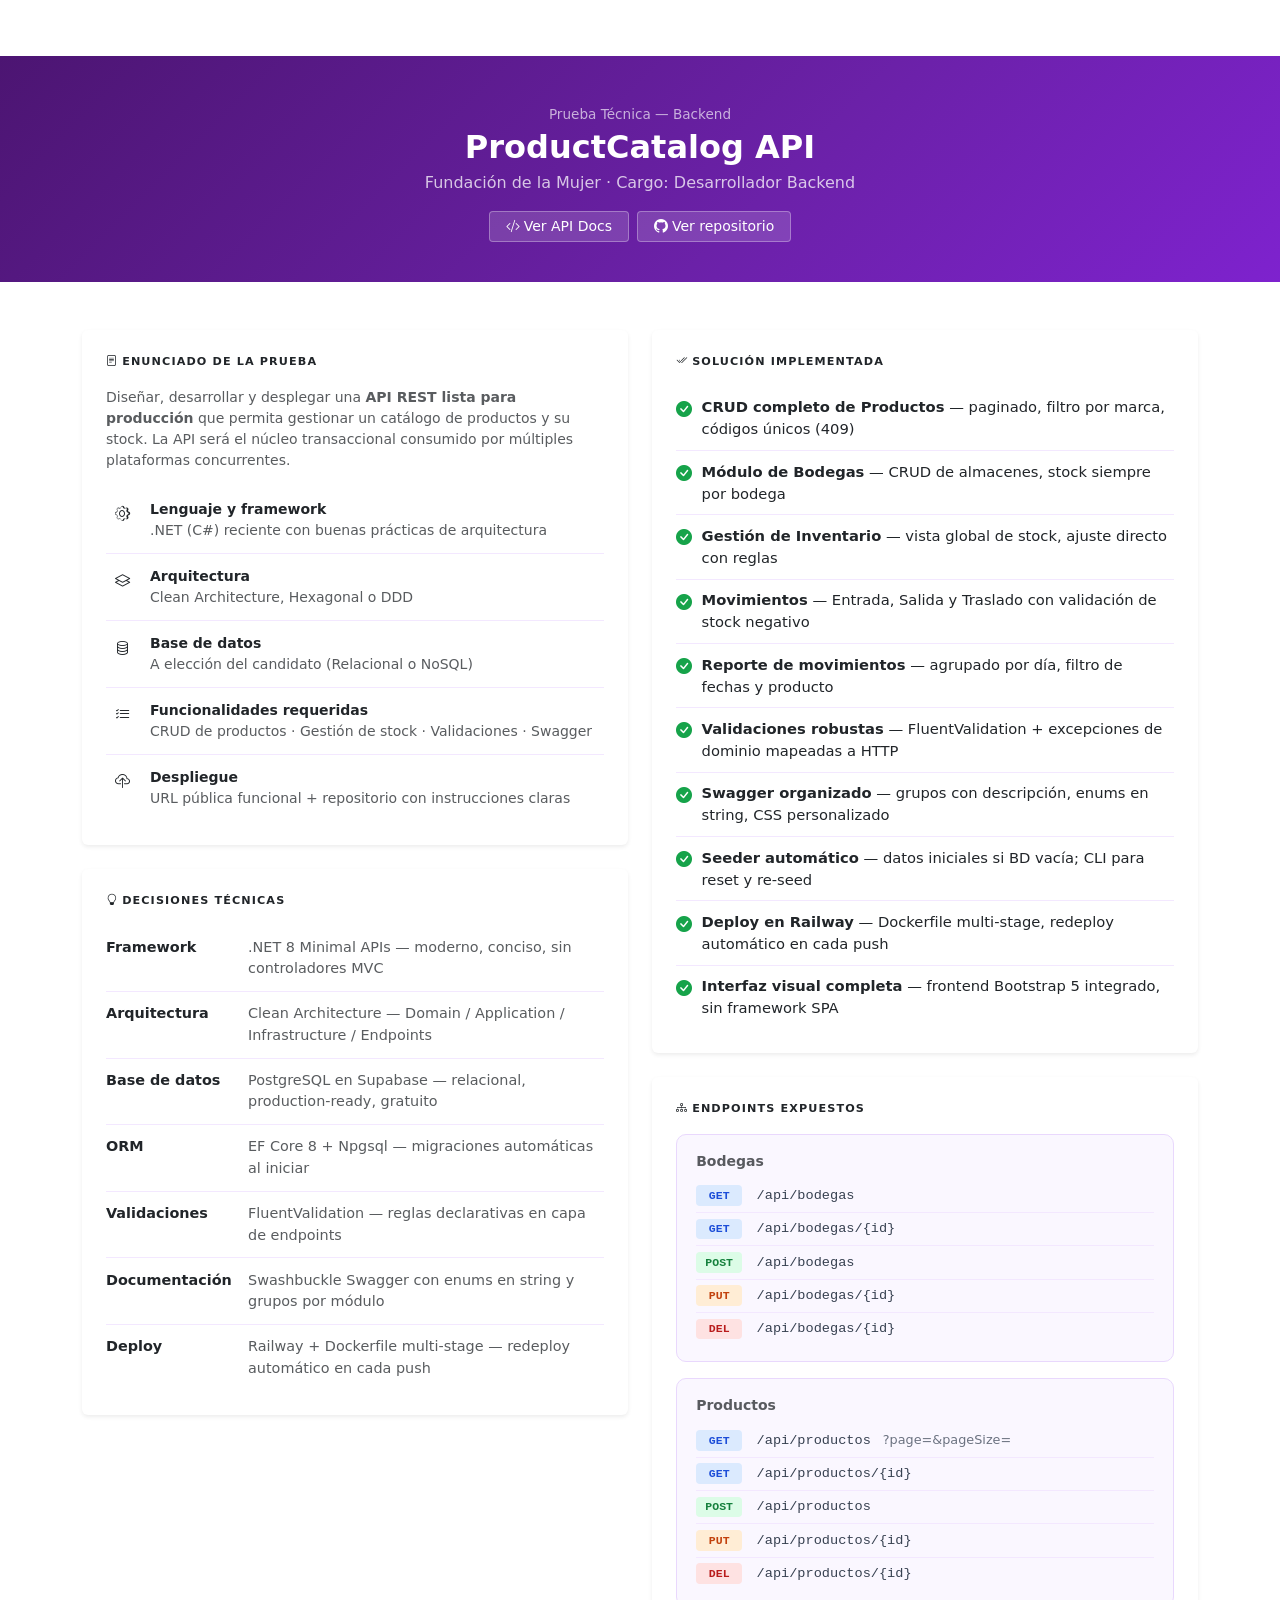
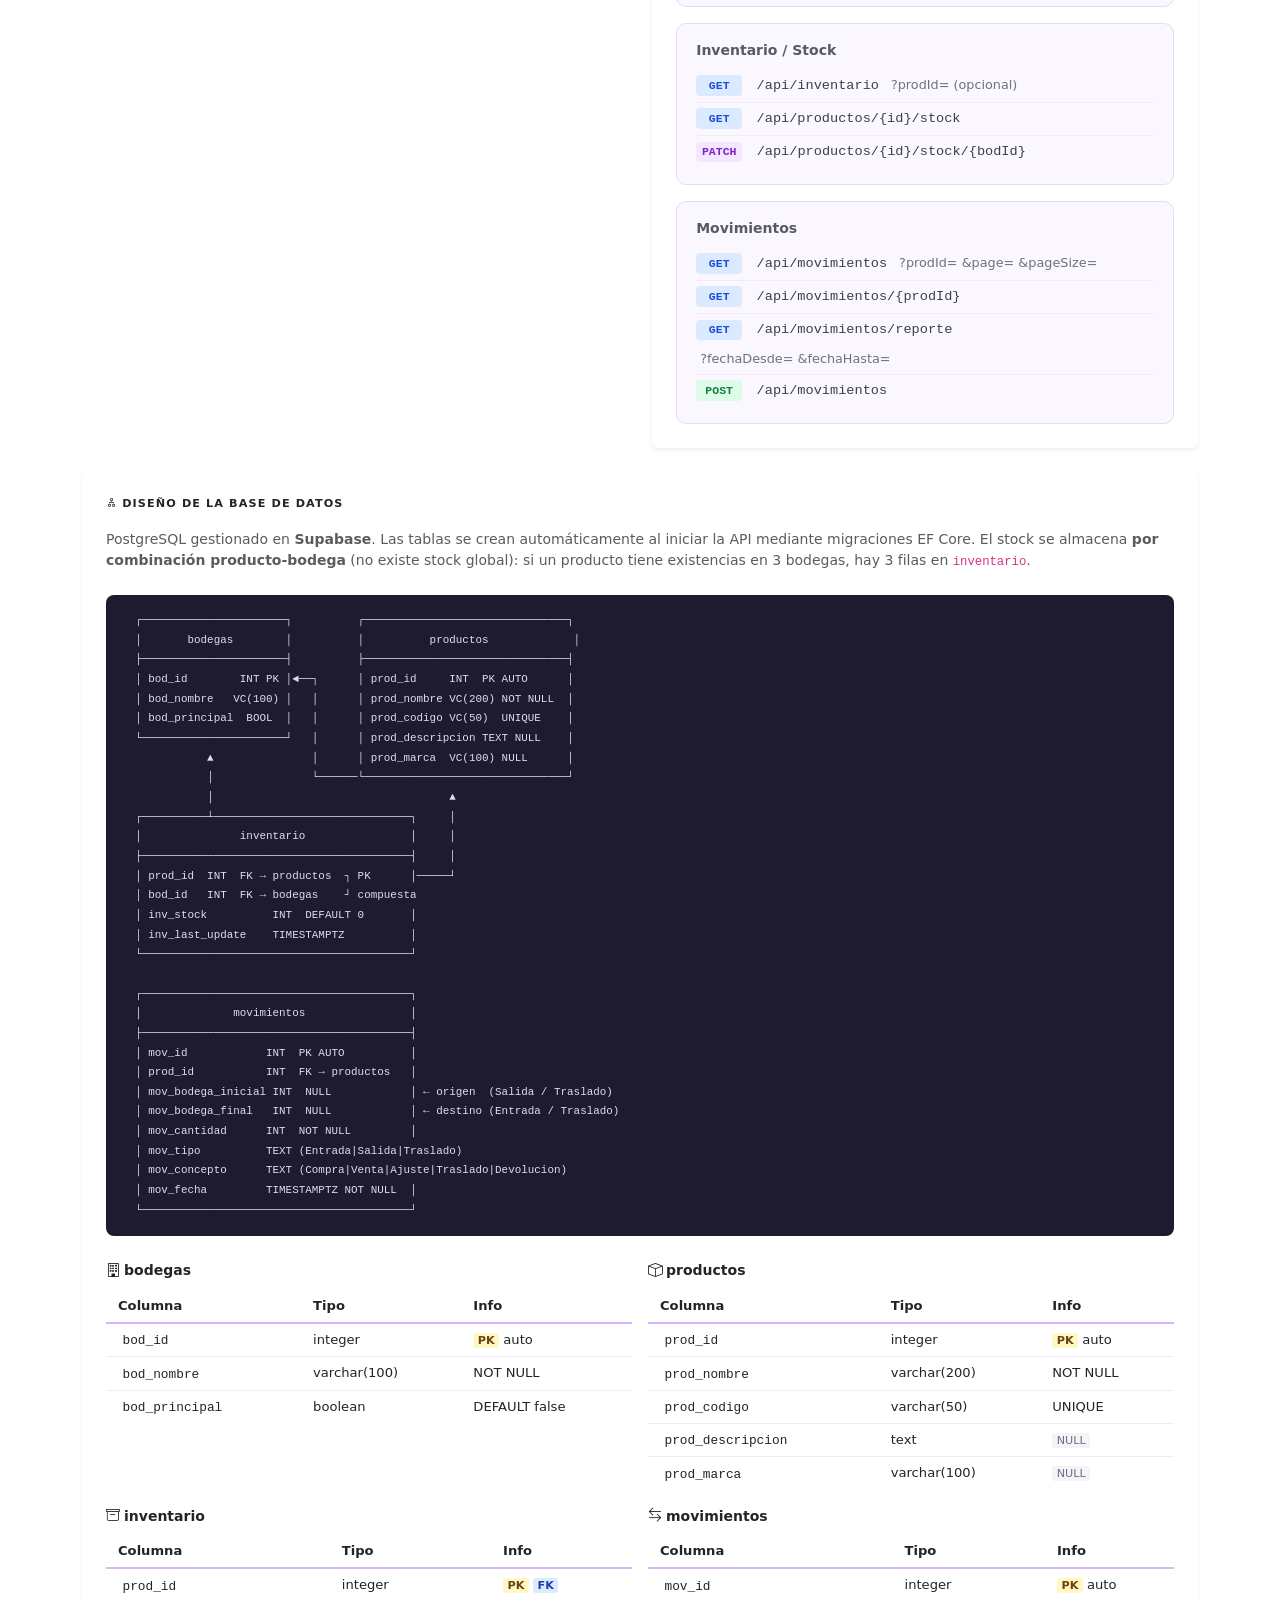
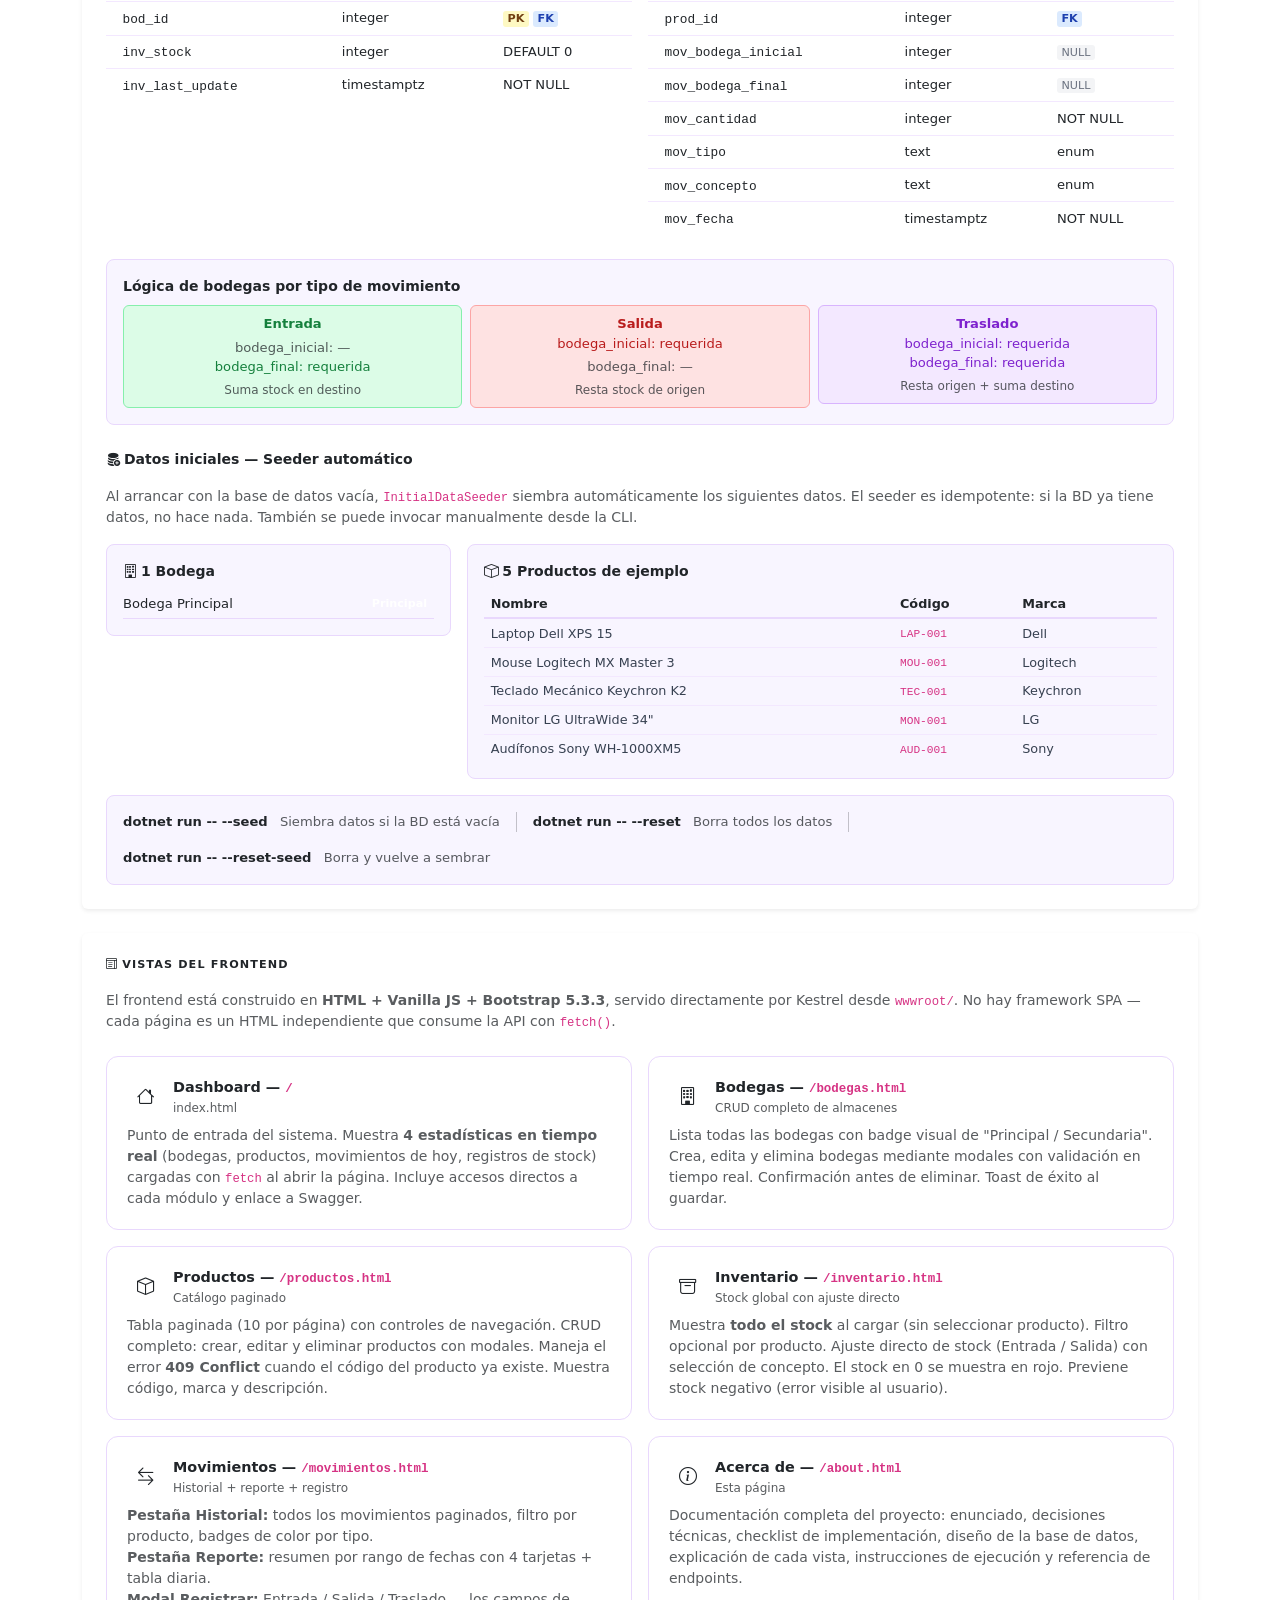
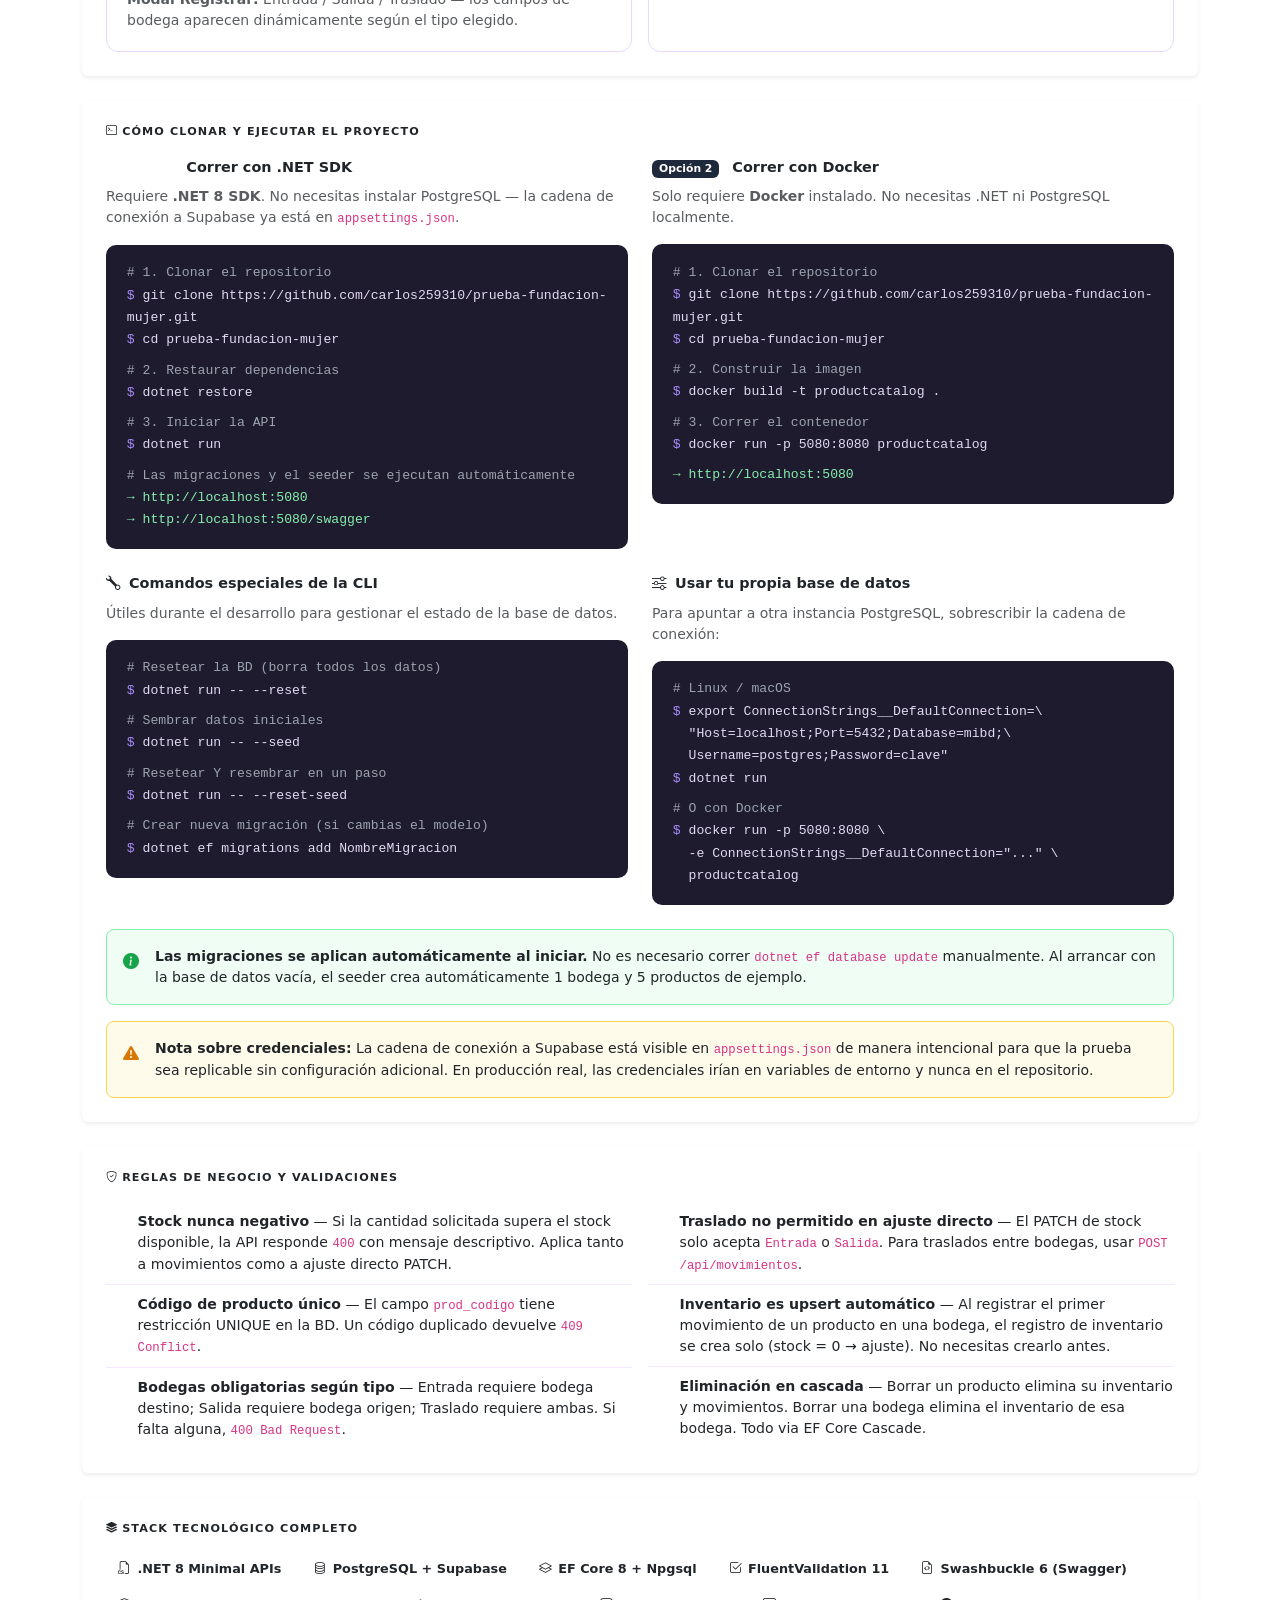
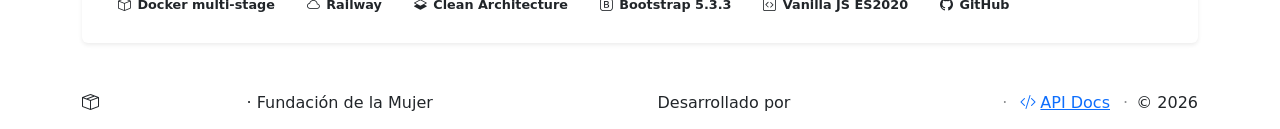
==== commit 49ac5482: "se agrega sección de seeder con datos iniciales en about.html" ====
--- a/wwwroot/about.html
+++ b/wwwroot/about.html
@@ -533,6 +533,87 @@
             </div>
           </div>
         </div>
+
+        <!-- datos iniciales del seeder -->
+        <div class="mt-4">
+          <div class="fw-semibold small mb-3" style="color:var(--brand)"><i class="bi bi-database-fill-add me-1"></i>Datos iniciales — Seeder automático</div>
+          <p class="text-muted small mb-3">
+            Al arrancar con la base de datos vacía, <code>InitialDataSeeder</code> siembra automáticamente los siguientes datos.
+            El seeder es idempotente: si la BD ya tiene datos, no hace nada.
+            También se puede invocar manualmente desde la CLI.
+          </p>
+          <div class="row g-3">
+            <div class="col-md-4">
+              <div class="p-3 rounded-3" style="background:#f8f5ff;border:1.5px solid #e9d8fd">
+                <div class="fw-semibold small mb-2"><i class="bi bi-building me-1"></i>1 Bodega</div>
+                <div class="d-flex justify-content-between align-items-center py-1" style="font-size:.82rem;border-bottom:1px solid #e9d8fd">
+                  <span>Bodega Principal</span>
+                  <span class="badge text-white" style="background:var(--brand);font-size:.7rem">Principal</span>
+                </div>
+              </div>
+            </div>
+            <div class="col-md-8">
+              <div class="p-3 rounded-3" style="background:#f8f5ff;border:1.5px solid #e9d8fd">
+                <div class="fw-semibold small mb-2"><i class="bi bi-box me-1"></i>5 Productos de ejemplo</div>
+                <table style="width:100%;font-size:.8rem;border-collapse:collapse">
+                  <thead>
+                    <tr style="color:var(--brand);font-weight:600;border-bottom:2px solid #e9d8fd">
+                      <th style="padding:.25rem .4rem">Nombre</th>
+                      <th style="padding:.25rem .4rem">Código</th>
+                      <th style="padding:.25rem .4rem">Marca</th>
+                    </tr>
+                  </thead>
+                  <tbody style="color:#374151">
+                    <tr style="border-bottom:1px solid #f3e8ff">
+                      <td style="padding:.25rem .4rem">Laptop Dell XPS 15</td>
+                      <td style="padding:.25rem .4rem"><code>LAP-001</code></td>
+                      <td style="padding:.25rem .4rem">Dell</td>
+                    </tr>
+                    <tr style="border-bottom:1px solid #f3e8ff">
+                      <td style="padding:.25rem .4rem">Mouse Logitech MX Master 3</td>
+                      <td style="padding:.25rem .4rem"><code>MOU-001</code></td>
+                      <td style="padding:.25rem .4rem">Logitech</td>
+                    </tr>
+                    <tr style="border-bottom:1px solid #f3e8ff">
+                      <td style="padding:.25rem .4rem">Teclado Mecánico Keychron K2</td>
+                      <td style="padding:.25rem .4rem"><code>TEC-001</code></td>
+                      <td style="padding:.25rem .4rem">Keychron</td>
+                    </tr>
+                    <tr style="border-bottom:1px solid #f3e8ff">
+                      <td style="padding:.25rem .4rem">Monitor LG UltraWide 34"</td>
+                      <td style="padding:.25rem .4rem"><code>MON-001</code></td>
+                      <td style="padding:.25rem .4rem">LG</td>
+                    </tr>
+                    <tr>
+                      <td style="padding:.25rem .4rem">Audífonos Sony WH-1000XM5</td>
+                      <td style="padding:.25rem .4rem"><code>AUD-001</code></td>
+                      <td style="padding:.25rem .4rem">Sony</td>
+                    </tr>
+                  </tbody>
+                </table>
+              </div>
+            </div>
+            <div class="col-12">
+              <div class="p-3 rounded-3 d-flex gap-3 flex-wrap" style="background:#f8f5ff;border:1.5px solid #e9d8fd;font-size:.82rem">
+                <div>
+                  <span class="fw-semibold" style="color:var(--brand)">dotnet run -- --seed</span>
+                  <span class="text-muted ms-2">Siembra datos si la BD está vacía</span>
+                </div>
+                <div class="vr d-none d-md-block"></div>
+                <div>
+                  <span class="fw-semibold" style="color:var(--brand)">dotnet run -- --reset</span>
+                  <span class="text-muted ms-2">Borra todos los datos</span>
+                </div>
+                <div class="vr d-none d-md-block"></div>
+                <div>
+                  <span class="fw-semibold" style="color:var(--brand)">dotnet run -- --reset-seed</span>
+                  <span class="text-muted ms-2">Borra y vuelve a sembrar</span>
+                </div>
+              </div>
+            </div>
+          </div>
+        </div>
+
       </div>
     </div>
 
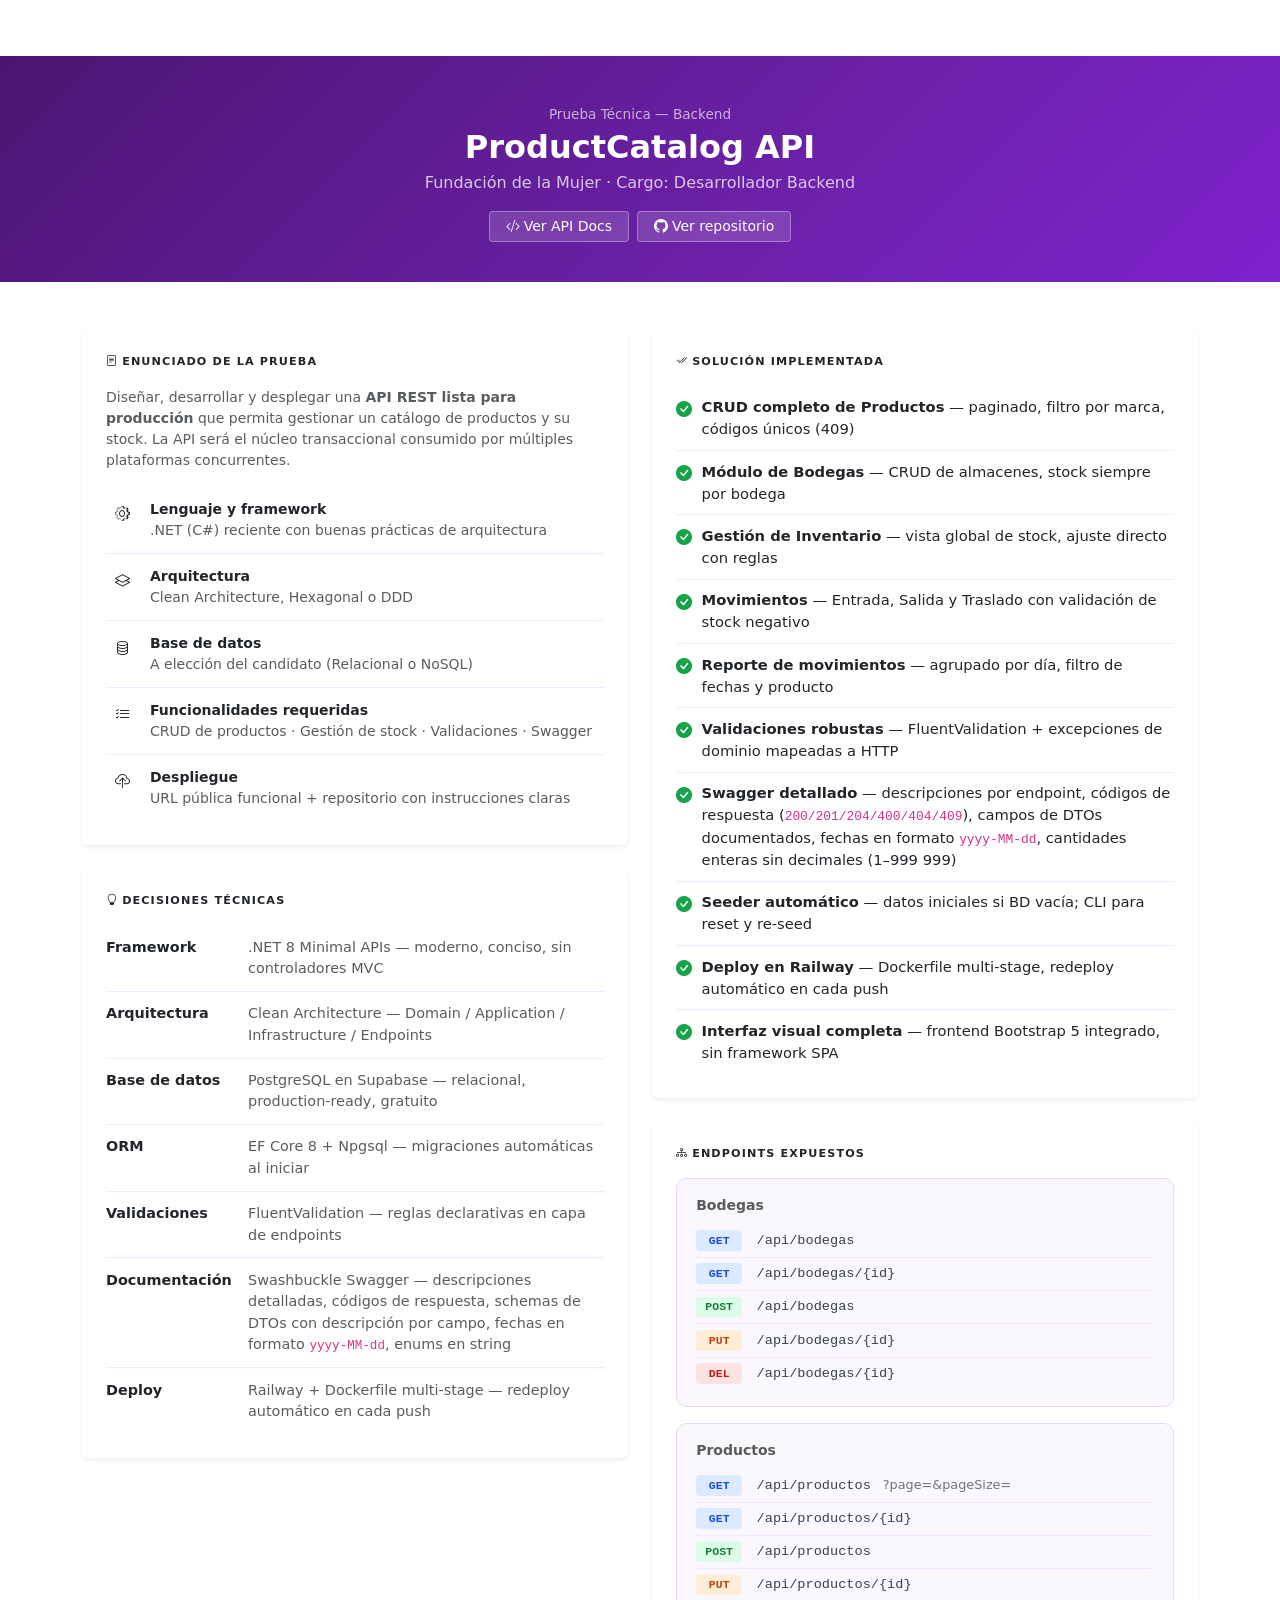
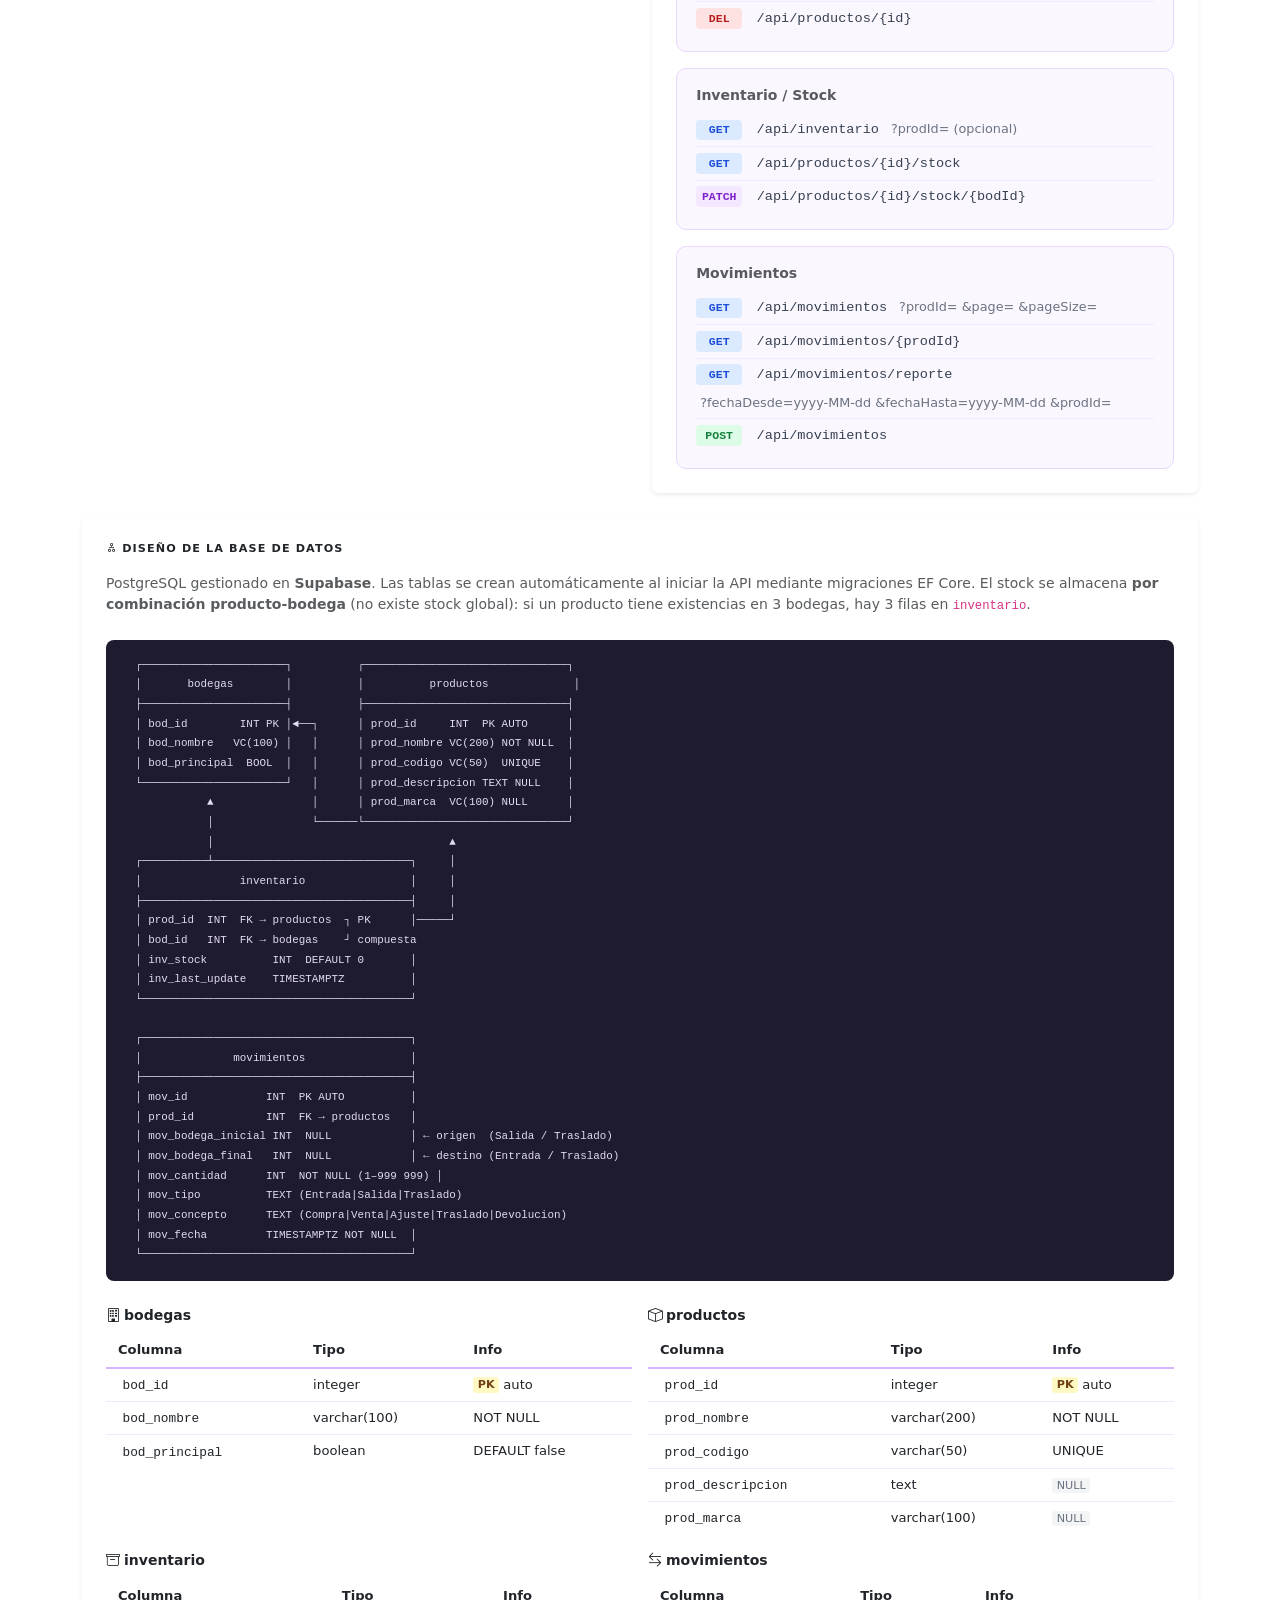
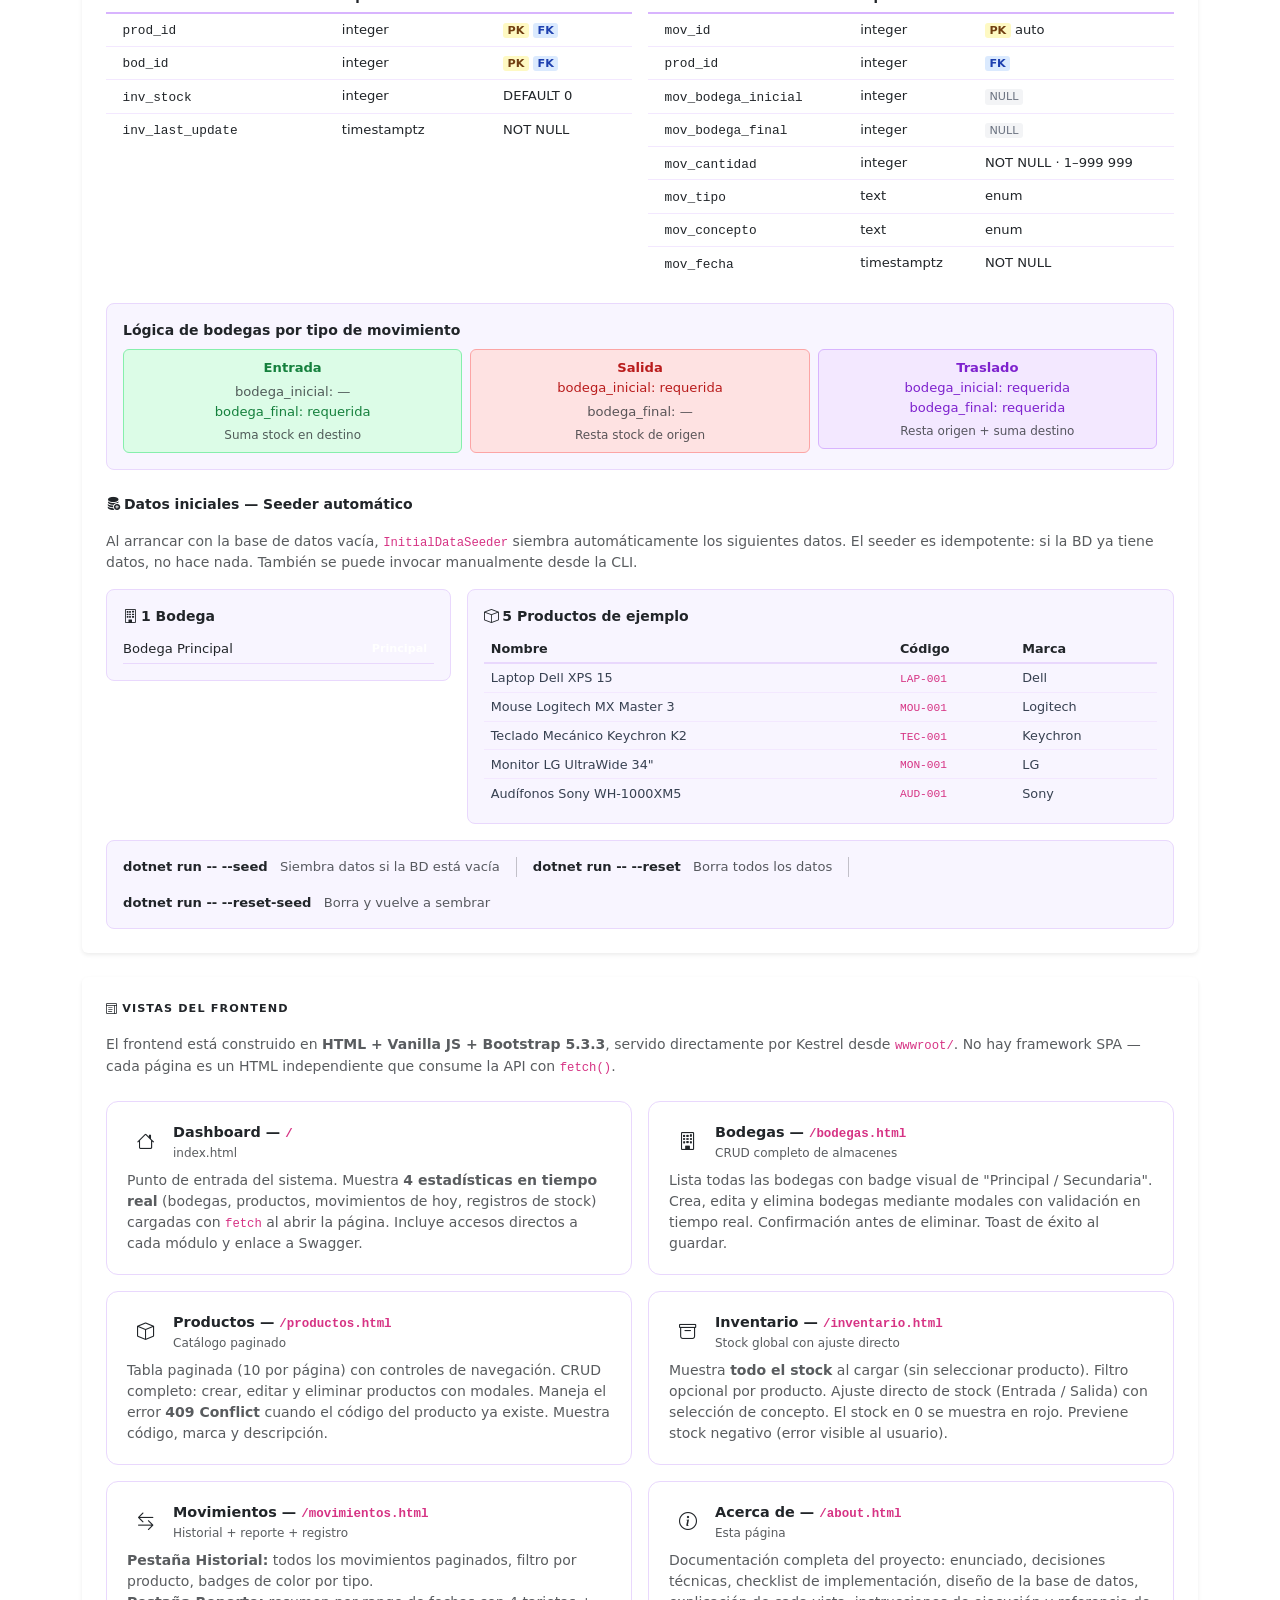
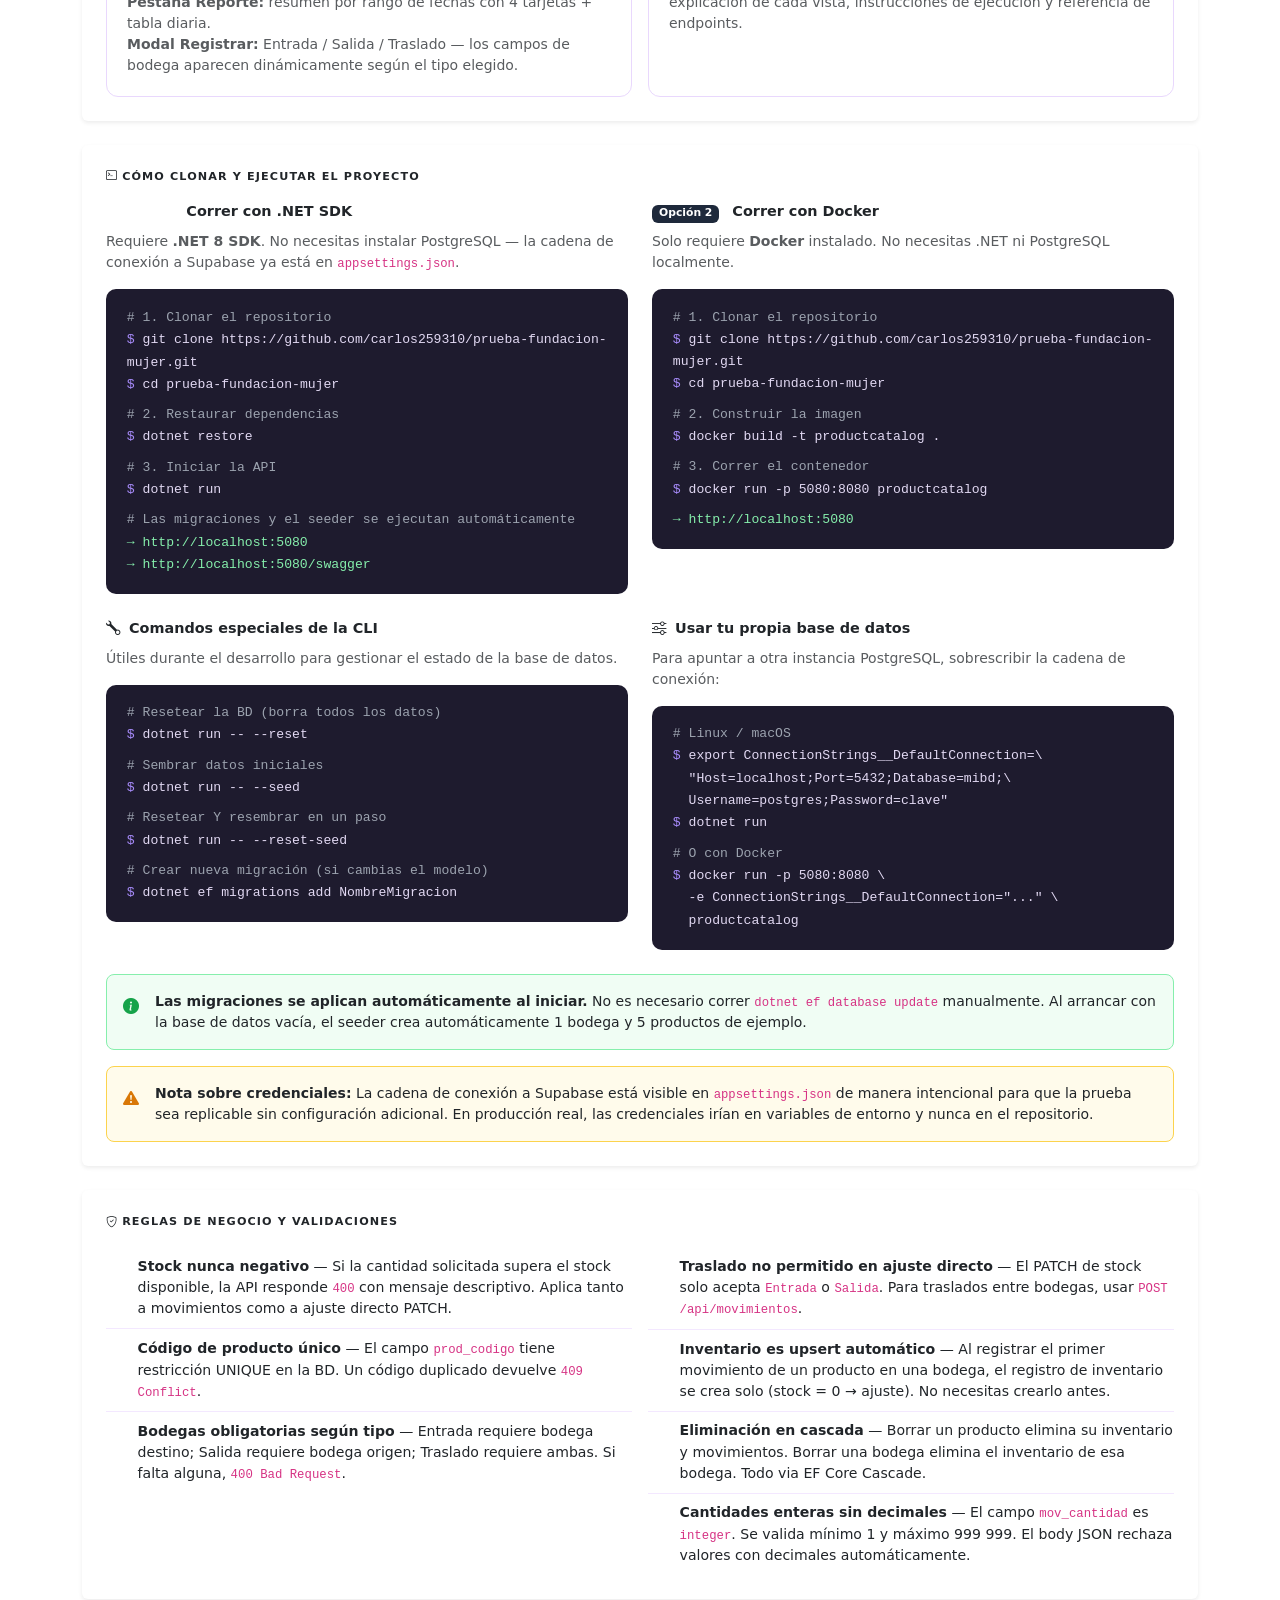
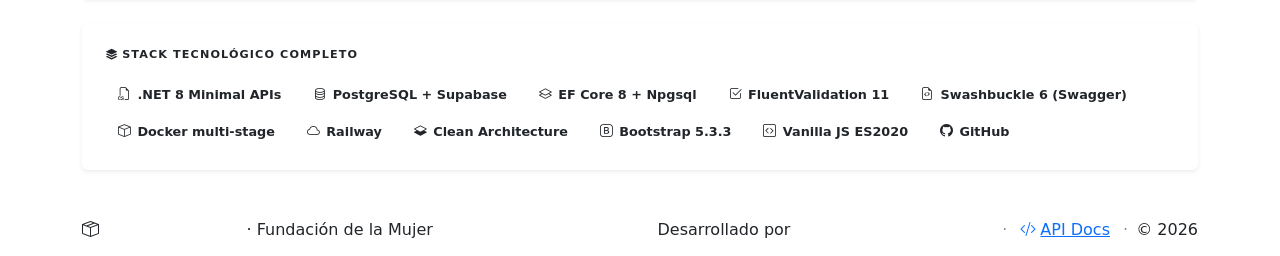
==== commit 6c146eff: "Mejorar documentación Swagger y validar cantidades como enteros   - Agrega [property: Description] a" ====
--- a/wwwroot/about.html
+++ b/wwwroot/about.html
@@ -6,6 +6,7 @@
   <title>Acerca del proyecto — ProductCatalog</title>
   <link href="https://cdn.jsdelivr.net/npm/bootstrap@5.3.3/dist/css/bootstrap.min.css" rel="stylesheet">
   <link href="https://cdn.jsdelivr.net/npm/bootstrap-icons@1.11.3/font/bootstrap-icons.min.css" rel="stylesheet">
+  <link rel="icon" type="image/svg+xml" href="/favicon.svg">
   <link href="/app.css" rel="stylesheet">
   <style>
     .hero-about {
@@ -292,7 +293,7 @@
             </div>
             <div class="decision-row">
               <span class="decision-label">Documentación</span>
-              <span class="text-muted">Swashbuckle Swagger con enums en string y grupos por módulo</span>
+              <span class="text-muted">Swashbuckle Swagger — descripciones detalladas, códigos de respuesta, schemas de DTOs con descripción por campo, fechas en formato <code>yyyy-MM-dd</code>, enums en string</span>
             </div>
             <div class="decision-row">
               <span class="decision-label">Deploy</span>
@@ -335,7 +336,7 @@
             </div>
             <div class="check-row">
               <i class="bi bi-check-circle-fill"></i>
-              <div><strong>Swagger organizado</strong> — grupos con descripción, enums en string, CSS personalizado</div>
+              <div><strong>Swagger detallado</strong> — descripciones por endpoint, códigos de respuesta (<code>200/201/204/400/404/409</code>), campos de DTOs documentados, fechas en formato <code>yyyy-MM-dd</code>, cantidades enteras sin decimales (1–999 999)</div>
             </div>
             <div class="check-row">
               <i class="bi bi-check-circle-fill"></i>
@@ -386,7 +387,7 @@
               <div class="fw-semibold small text-muted mb-2">Movimientos</div>
               <div class="ep-row"><span class="method get">GET</span><span class="ep-path">/api/movimientos</span><span class="ep-desc ms-1">?prodId= &page= &pageSize=</span></div>
               <div class="ep-row"><span class="method get">GET</span><span class="ep-path">/api/movimientos/{prodId}</span></div>
-              <div class="ep-row"><span class="method get">GET</span><span class="ep-path">/api/movimientos/reporte</span><span class="ep-desc ms-1">?fechaDesde= &fechaHasta=</span></div>
+              <div class="ep-row"><span class="method get">GET</span><span class="ep-path">/api/movimientos/reporte</span><span class="ep-desc ms-1">?fechaDesde=yyyy-MM-dd &fechaHasta=yyyy-MM-dd &prodId=</span></div>
               <div class="ep-row"><span class="method post">POST</span><span class="ep-path">/api/movimientos</span></div>
             </div>
           </div>
@@ -436,7 +437,7 @@
   │ prod_id           INT  FK → productos   │
   │ mov_bodega_inicial INT  NULL            │ ← origen  (Salida / Traslado)
   │ mov_bodega_final   INT  NULL            │ ← destino (Entrada / Traslado)
-  │ mov_cantidad      INT  NOT NULL         │
+  │ mov_cantidad      INT  NOT NULL (1–999 999) │
   │ mov_tipo          TEXT (Entrada|Salida|Traslado)
   │ mov_concepto      TEXT (Compra|Venta|Ajuste|Traslado|Devolucion)
   │ mov_fecha         TIMESTAMPTZ NOT NULL  │
@@ -494,7 +495,7 @@
                 <tr><td><code>prod_id</code></td><td>integer</td><td><span class="badge-fk">FK</span></td></tr>
                 <tr><td><code>mov_bodega_inicial</code></td><td>integer</td><td><span class="badge-null">NULL</span></td></tr>
                 <tr><td><code>mov_bodega_final</code></td><td>integer</td><td><span class="badge-null">NULL</span></td></tr>
-                <tr><td><code>mov_cantidad</code></td><td>integer</td><td>NOT NULL</td></tr>
+                <tr><td><code>mov_cantidad</code></td><td>integer</td><td>NOT NULL · 1–999 999</td></tr>
                 <tr><td><code>mov_tipo</code></td><td>text</td><td>enum</td></tr>
                 <tr><td><code>mov_concepto</code></td><td>text</td><td>enum</td></tr>
                 <tr><td><code>mov_fecha</code></td><td>timestamptz</td><td>NOT NULL</td></tr>
@@ -893,6 +894,10 @@
               <div class="rule-num">6</div>
               <div><strong>Eliminación en cascada</strong> — Borrar un producto elimina su inventario y movimientos. Borrar una bodega elimina el inventario de esa bodega. Todo via EF Core Cascade.</div>
             </div>
+            <div class="rule-row">
+              <div class="rule-num">7</div>
+              <div><strong>Cantidades enteras sin decimales</strong> — El campo <code>mov_cantidad</code> es <code>integer</code>. Se valida mínimo 1 y máximo 999 999. El body JSON rechaza valores con decimales automáticamente.</div>
+            </div>
           </div>
         </div>
       </div>
